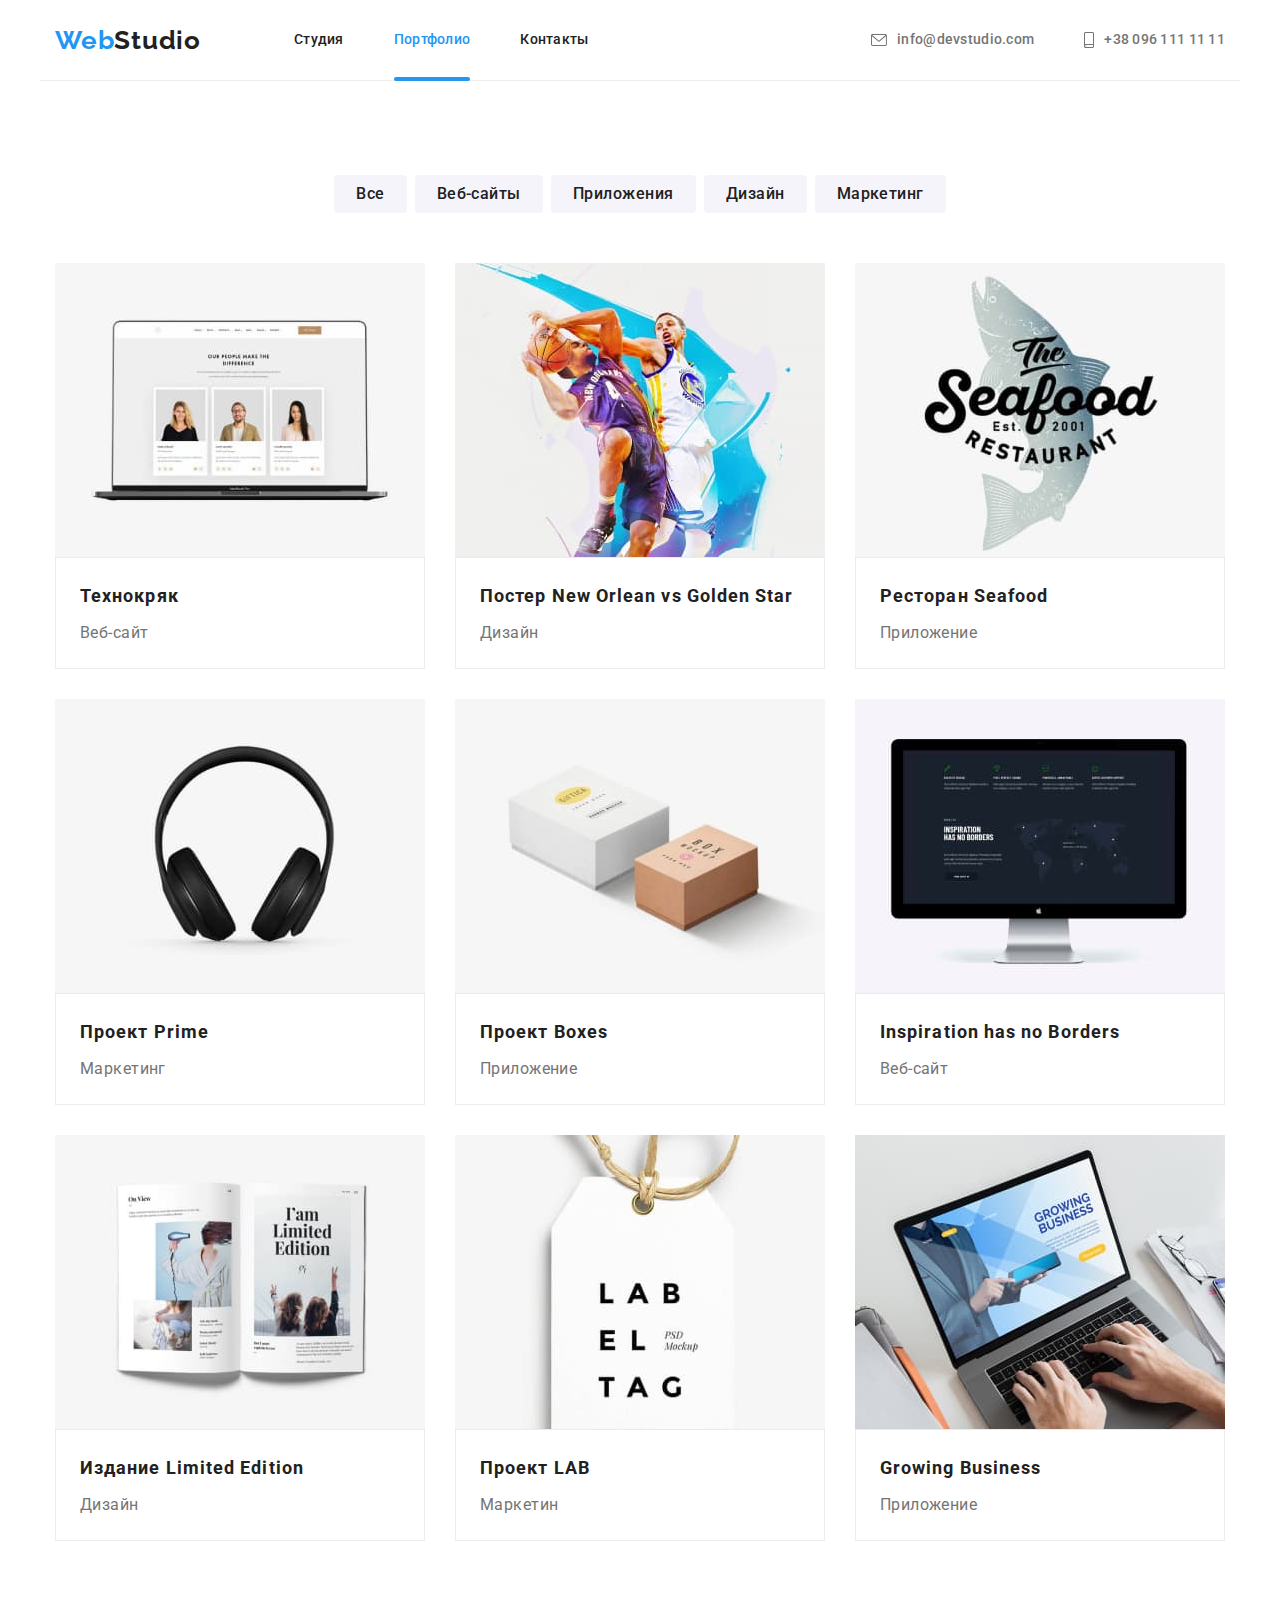
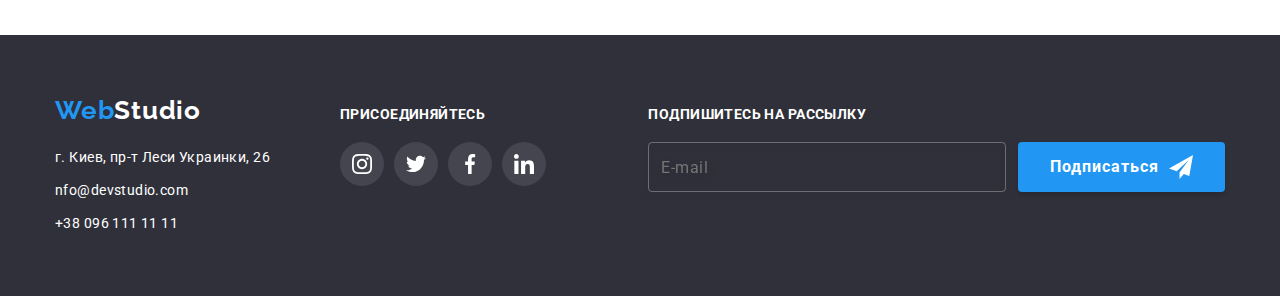
==== portfolio.html @ be146d69 "Initial commit" ====
<!DOCTYPE html>
<html lang="ru">
  <head>
    <meta charset="UTF-8" />
    <meta http-equiv="X-UA-Compatible" content="IE=edge" />
    <meta name="viewport" content="width=device-width, initial-scale=1.0" />
    <title>Document</title>
    <link
      href="https://fonts.googleapis.com/css2?family=Raleway:wght@700&family=Roboto:wght@400;500;700;900&display=swap"
      rel="stylesheet"
    />
    <link
      rel="stylesheet"
      href="https://cdnjs.cloudflare.com/ajax/libs/modern-normalize/1.1.0/modern-normalize.min.css"
    />
    <link rel="stylesheet" href="./css/style.css" />
  </head>
  <body>
    <!--Шапка сайта-->
    <header class="header">
      <div class="container container-header">
        <nav class="header-nav">
          <a href="index.html" class="link logo">Web<span class="logo-black">Studio</span></a>

          <ul class="nav-list list">
            <li class="nav-item"><a href="./index.html" class="link">Студия</a></li>

            <li class="nav-item">
              <a href="./portfolio.html" class="link link-current">Портфолио</a>
            </li>

            <li class="nav-item"><a href="" class="link">Контакты</a></li>
          </ul>
        </nav>

        <ul class="contact-list list">
          <li class="contact-item">
            <a class="link mail-link" href="mailto:nfo@devstudio.com">
              <svg class="contact-icon" width="16" height="12">
                <use href="./imeges/icon.svg#icon-mail"></use>
              </svg>
              info@devstudio.com</a
            >
          </li>
          <li class="contact-item">
            <a class="link phone-link" href="tel:380961111111"
              ><svg class="contact-icon" width="10" height="16">
                <use href="./imeges/icon.svg#icon-phone"></use>
              </svg>
              +38 096 111 11 11
            </a>
          </li>
        </ul>
      </div>
    </header>

    <!--Фильтры работ-->
    <main>
      <section class="section projects">
        <div class="container">
          <h1 class="hidden-title">Портфолио</h1>

          <ul class="filter-list list">
            <li class="filter-item"><button type="button" class="filter-button">Все</button></li>

            <li class="filter-item">
              <button type="button" class="filter-button">Веб-сайты</button>
            </li>

            <li class="filter-item">
              <button type="button" class="filter-button">Приложения</button>
            </li>

            <li class="filter-item"><button type="button" class="filter-button">Дизайн</button></li>

            <li class="filter-item">
              <button type="button" class="filter-button">Маркетинг</button>
            </li>
          </ul>

          <ul class="project-list card-set list">
            <li class="item project-item">
              <a class="link project-link" href="" target="_blank" rel="noreferrer noopener">
                <div class="project-thumb">
                  <img
                    class="img"
                    src="./imeges/projekt.jpg"
                    alt="Веб-сайт с портфолио"
                    width="370"
                    height="294"
                  />
                  <p class="project-description">
                    Ресурс предлагает комплексные предложения с разным уровнем функционала и
                    сервисов. Все это позволит посетителю получить исчерпывающие сведения о компании
                    или частном лице.
                  </p>
                </div>
                <div class="content-project">
                  <h2 class="project-title">Технокряк</h2>
                  <p class="option">Веб-сайт</p>
                </div>
              </a>
            </li>

            <li class="item project-item">
              <a class="link project-link" href="" target="_blank" rel="noreferrer noopener">
                <div class="project-thumb">
                  <img
                    class="img"
                    src="./imeges/projekt1.jpg"
                    alt="два баскетболиста"
                    width="370"
                    height="294"
                  />
                  <p class="project-description">
                    Ресурс предлагает комплексные предложения с разным уровнем функционала и
                    сервисов. Все это позволит посетителю получить исчерпывающие сведения о компании
                    или частном лице.
                  </p>
                </div>
                <div class="content-project">
                  <h2 class="project-title">Постер New Orlean vs Golden Star</h2>
                  <p class="option">Дизайн</p>
                </div>
              </a>
            </li>

            <li class="item project-item">
              <a class="link project-link" href="" target="_blank" rel="noreferrer noopener">
                <div class="project-thumb">
                  <img
                    class="img"
                    src="./imeges/projekt2.jpg"
                    alt="логотип ресторана"
                    width="370"
                    height="294"
                  />
                  <p class="project-description">
                    Ресурс предлагает комплексные предложения с разным уровнем функционала и
                    сервисов. Все это позволит посетителю получить исчерпывающие сведения о компании
                    или частном лице.
                  </p>
                </div>
                <div class="content-project">
                  <h2 class="project-title">Ресторан Seafood</h2>
                  <p class="option">Приложение</p>
                </div>
              </a>
            </li>

            <li class="item project-item">
              <a class="link project-link" href="" target="_blank" rel="noreferrer noopener">
                <div class="project-thumb">
                  <img
                    class="img"
                    src="./imeges/projekt3.jpg"
                    alt="наушники"
                    width="370"
                    height="294"
                  />
                  <p class="project-description">
                    Ресурс предлагает комплексные предложения с разным уровнем функционала и
                    сервисов. Все это позволит посетителю получить исчерпывающие сведения о компании
                    или частном лице.
                  </p>
                </div>
                <div class="content-project">
                  <h2 class="project-title">Проект Prime</h2>
                  <p class="option">Маркетинг</p>
                </div>
              </a>
            </li>

            <li class="item project-item">
              <a class="link project-link" href="" target="_blank" rel="noreferrer noopener">
                <div class="project-thumb">
                  <img
                    class="img"
                    src="./imeges/projekt4.jpg"
                    alt="две коробки"
                    width="370"
                    height="294"
                  />
                  <p class="project-description">
                    Ресурс предлагает комплексные предложения с разным уровнем функционала и
                    сервисов. Все это позволит посетителю получить исчерпывающие сведения о компании
                    или частном лице.
                  </p>
                </div>
                <div class="content-project">
                  <h2 class="project-title">Проект Boxes</h2>
                  <p class="option">Приложение</p>
                </div>
              </a>
            </li>

            <li class="item project-item">
              <a class="link project-link" href="" target="_blank" rel="noreferrer noopener">
                <div class="project-thumb">
                  <img
                    class="img"
                    src="./imeges/projekt5.jpg"
                    alt="монитор"
                    width="370"
                    height="294"
                  />
                  <p class="project-description">
                    Ресурс предлагает комплексные предложения с разным уровнем функционала и
                    сервисов. Все это позволит посетителю получить исчерпывающие сведения о компании
                    или частном лице.
                  </p>
                </div>
                <div class="content-project">
                  <h2 class="project-title">Inspiration has no Borders</h2>
                  <p class="option">Веб-сайт</p>
                </div>
              </a>
            </li>

            <li class="item project-item">
              <a class="link project-link" href="" target="_blank" rel="noreferrer noopener">
                <div class="project-thumb">
                  <img
                    class="img"
                    src="./imeges/projekt6.jpg"
                    alt="страница из журнала"
                    width="370"
                    height="294"
                  />
                  <p class="project-description">
                    Ресурс предлагает комплексные предложения с разным уровнем функционала и
                    сервисов. Все это позволит посетителю получить исчерпывающие сведения о компании
                    или частном лице.
                  </p>
                </div>
                <div class="content-project">
                  <h2 class="project-title">Издание Limited Edition</h2>
                  <p class="option">Дизайн</p>
                </div>
              </a>
            </li>

            <li class="item project-item">
              <a class="link project-link" href="" target="_blank" rel="noreferrer noopener">
                <div class="project-thumb">
                  <img
                    class="img"
                    src="./imeges/projekt7.jpg"
                    alt="бирка"
                    width="370"
                    height="294"
                  />
                  <p class="project-description">
                    Ресурс предлагает комплексные предложения с разным уровнем функционала и
                    сервисов. Все это позволит посетителю получить исчерпывающие сведения о компании
                    или частном лице.
                  </p>
                </div>
                <div class="content-project">
                  <h2 class="project-title">Проект LAB</h2>
                  <p class="option">Маркетин</p>
                </div>
              </a>
            </li>

            <li class="item project-item">
              <a class="link project-link" href="" target="_blank" rel="noreferrer noopener">
                <div class="project-thumb">
                  <img
                    class="img"
                    src="./imeges/projekt8.jpg"
                    alt="включенный ноутбук"
                    width="370"
                    height="294"
                  />
                  <p class="project-description">
                    Ресурс предлагает комплексные предложения с разным уровнем функционала и
                    сервисов. Все это позволит посетителю получить исчерпывающие сведения о компании
                    или частном лице.
                  </p>
                </div>
                <div class="content-project">
                  <h2 class="project-title">Growing Business</h2>
                  <p class="option">Приложение</p>
                </div>
              </a>
            </li>
          </ul>
        </div>
      </section>
    </main>

    <!--Футер-->
    <footer class="footer">
      <div class="container footer-container">
        <div class="footer-item">
          <a href="index.html" class="link logo"> Web<span class="logo-white">Studio</span></a>

          <address class="address">
            <ul class="address-list list">
              <li class="address-item">
                <a
                  href="https://goo.gl/maps/vgJWgrSwiw7rU1Lq5"
                  target="_blank"
                  rel="noreferrer noopener"
                  class="link address-link"
                >
                  г. Киев, пр-т Леси Украинки, 26
                </a>
              </li>

              <li class="address-item">
                <a href="mailto:nfo@devstudio.com" class="link address-link">nfo@devstudio.com</a>
              </li>

              <li class="address-item">
                <a href="tel:380961111111" class="link address-link">+38 096 111 11 11</a>
              </li>
            </ul>
          </address>
        </div>
        <div class="footer-item">
          <h2 class="footer-title">присоединяйтесь</h2>
          <ul class="social-list card-set list">
            <li class="item social-item">
              <a class="link footer-link social-link" href=""
                ><svg class="social-icon" width="20" height="20">
                  <use href="./imeges/icon.svg#icon-instagram"></use>
                </svg>
              </a>
            </li>
            <li class="item social-item">
              <a href="" class="link footer-link social-link"
                ><svg class="social-icon" width="20" height="20">
                  <use href="./imeges/icon.svg#icon-twitter"></use>
                </svg>
              </a>
            </li>
            <li class="item social-item">
              <a href="" class="link footer-link social-link"
                ><svg class="social-icon" width="20" height="20">
                  <use href="./imeges/icon.svg#icon-facebook"></use>
                </svg>
              </a>
            </li>
            <li class="item social-item">
              <a href="" class="link footer-link social-link"
                ><svg class="social-icon" width="20" height="20">
                  <use href="./imeges/icon.svg#icon-linkedin"></use>
                </svg>
              </a>
            </li>
          </ul>
        </div>
        <div class="footer-item footer-social">
          <h2 class="footer-title">Подпишитесь на рассылку</h2>
          <form class="footer-form">
            <input class="mail-input" type="email" name="mail" id="mail" placeholder="E-mail" />
            <button class="order" type="submit">
              Подписаться
              <svg class="footer-icon" width="24" height="24">
                <use href="./imeges/icon.svg#icon-send"></use>
              </svg>
            </button>
          </form>
        </div>
      </div>
    </footer>
  </body>
</html>
---- css/style.css ----
/* Стили для Index.HTML */
:root {
    --primery-text-color:#757575;
    --title-text-color:#212121;
    --accent-color:#2196F3;
    --primery-bg-color:#ffffff;
    --portfolio-bg-color: #E5E5E5;
    --portfolio-button-color:#F5F4FA;
    --portfolio-accent-color:#2196F3;
    --portfolio-bgaccent-color:#ffffff;
    --footer-bg-color:#2F303A;
    --social-icon-cl: #AFB1B8;
    --card-item:3;
    --set-gap:30px;
    --social-gap:10px;
    --transition:250ms cubic-bezier(0.4, 0, 0.2, 1)
}

body{
   
    color: var(--primery-text-color);
    font-family: Roboto, sans-serif;
    font-weight: 400;
    font-size: 14px;
    line-height:1.714;
    letter-spacing: 0.03em;
   
}

.link{
    text-decoration: none;
    color:currentColor
}
.list{
    list-style: none;

  
}
h1, h2, h3, p, ul{
   margin: 0;
   padding: 0;
}

.img{
    display: block;
    max-width: 100%;
    height: auto;
}
.section{
    padding-top: 94px;
    padding-bottom: 94px;
}

.container{
    margin-left: auto;
    margin-right: auto;
    padding-left: 15px;
    padding-right: 15px;
    width: 1200px;

}

.card-set{
    display: flex;
    flex-wrap: wrap;
    /* gap: var(--set-gap); */
    margin-left: calc(-1 * var(--set-gap));
    margin-top: calc(-1 * var(--set-gap))
}

.item{

    /* flex-basis: calc((100% - (var(--card-item) - 1) * var(--set-gap)) / var(--card-item)); */

    flex-basis: calc(100% / var(--card-item) - var(--set-gap));
    margin-left: var(--set-gap);
    margin-top: var(--set-gap)
}



/* Header */
   

.header{
    
    font-weight: 500;
    line-height: 1.14;
    letter-spacing: 0.02em;

}
/* Контейнер  */

.container-header{
    
    display: flex;
    align-items: center;
    border-bottom: 1px solid#ECECEC;
    
}
/* LOGOTYPE */


.logo{
    
   
    color:var(--accent-color);
    font-family: Raleway,cursive;
    font-size: 26px;
    font-weight: 700;
    line-height: 1.19;
    letter-spacing: 0.03em;
    text-decoration: none;
}

.logo-black{
    color: var(--title-text-color);
  
}



/* Header-nav */

.header-nav{
    display: flex;
    align-items: center;
}

.nav-list{
    display: flex;
    padding-left: 0;
    margin-left: 93px;
    
}

.nav-list .nav-item + .nav-item{
    margin-left: 50px; 
}
/* .site-nav .item:not(:last-child){ */
   /* margin-right: 50px; */


   .nav-list .link{

    display: block;
    padding-top: 32px;
    padding-bottom: 32px;
    color: var(--title-text-color);

    transition: color var(--transition);
}
.nav-list .link:hover,
.nav-list .link:focus
{
    color:var(--accent-color) ;
    
}

.nav-list .link-current {
    position: relative;
    color:var(--accent-color);

}

 .nav-list .link-current::after{
    content: "";
    position: absolute;
    display: block;
    width: 100%;
    height: 4px;
    left: 0;
    bottom: -1px;
    border-radius: 2px;
    background-color: var(--accent-color);
}
/* Contact */

.contact-list{
    display: flex;
    padding-left: 0;
    margin-left: auto;
    align-items: center;
}

.contact-list .link{
    padding-top: 32px;
    padding-bottom: 32px;
    display: inline-flex;
    align-items: center;

    transition: color var(--transition);
}

.contact-list .contact-item + .contact-item{
    margin-left: 50px;
}

.contact-list .link:hover,
.contact-list .link:focus {
    color: var(--accent-color);
    
}



.contact-icon{

    margin-right: 10px;
    fill: currentColor;
}



/* Main */


/* Hero */



.section-hero{
    margin-left: auto;
    margin-right: auto;
    background-image: linear-gradient(to right,
    rgba(0, 0, 0, 0.4), 
    rgba(47, 48, 58, 0.4) ),
    url(../imeges/overlay.jpg);
    background-repeat: no-repeat;
    background-position: center;
    background-size: 1600px auto;

    padding-top: 200px;
    padding-bottom: 200px;
    text-align: center;
    
      
}


   

.hero-title{
    margin-bottom: var(--set-gap);
    max-width: 690px;
    margin-left: auto;
    margin-right:auto;
    color:var(--primery-bg-color) ;  
    font-weight: 900;
    font-size: 44px;
    line-height: 1.36;
   
    letter-spacing: 0.06em;
    text-transform: uppercase;
}

/* Button */
.order{
    display: flex;
    margin-left: auto;
    margin-right: auto;
    justify-content: center;
    align-items: center;
    padding: 10px 32px;
    min-width: 200px;
    border: none;
    background-color: var(--accent-color);
    color: var(--primery-bg-color);box-shadow: 0px 4px 4px rgba(0, 0, 0, 0.15);
    font-weight: 700;
    font-size: 16px;
    line-height: 1.88;                     
    border-radius: 4px;
    cursor: pointer;
    font-family: inherit;
    letter-spacing: 0.06em;
    transition: background-color var(--transition);
}
.order:hover,
.order:focus{
    background-color: #188CE8;
    
}
/* Section */



/* Наши особенности */

.hidden-title{
    
    position: absolute;
    width: 1px;
    height: 1px;
    margin: -1px;
    padding: 0;
    white-space: nowrap;
    overflow: hidden;
    border: 0;
    clip-path: inset(100%);
    clip: rect(0 0 0 0);
           
}

.feature-svg{
    display: flex;
    margin-bottom: var(--set-gap);
    width: 100%;
    height: 120px;
    border-radius: 4px;
    background-color: var(--portfolio-button-color);
    align-items: center;
    justify-content: center;
}


.feature-list .item{
    --card-item:4
}

.feature-title{
    margin-top: 0;
    margin-bottom: 10px;

    color: var(--title-text-color);
    font-weight: 700;
    font-size: 14px;
    line-height: 1.143;
    text-transform: uppercase;
}



/* Чем мы занимаемся */

.section.work{
    padding-top: 0;
}

.work-thumb{
    
    position: relative;
    
}

.section-title {

    margin-bottom: 50px;
    color:var(--title-text-color);
    font-weight: 700;
    font-size: 36px;
    line-height: 1.16;
    text-align: center;
}

.work-thumb > .text-label{
    position: absolute;
    bottom: 0;
    padding-top: 27px;
    padding-bottom: 27px;
    width: 100%;
    
    text-align: center;
    font-weight: 700;
    line-height: calc(16 / 14);
    text-transform: uppercase;
    color: var(--primery-bg-color);
    background: rgba(47, 48, 58, 0.8);
    
}
 

/* Our team */


.section.team{
   
    background-color: var(--portfolio-button-color);  
}



.team-item{
   
    --card-item:4;
    box-shadow: 0px 1px 3px rgba(0, 0, 0, 0.12), 0px 1px 1px rgba(0, 0, 0, 0.14), 0px 2px 1px rgba(0, 0, 0, 0.2);
    border-radius: 0px 0px 4px 4px;
}


.item .team-title{
    
    margin-bottom: 10px;
    font-weight: 500;
    color: var(--title-text-color);
}


.team-specialty,
.team-title{
   
    font-size: 16px;  
    line-height: 1.19;
}
.team-specialty{
    margin-bottom: 16px;
}

.card-content{
    padding: var(--set-gap) ; 
    text-align: center;
    background-color: var(--primery-bg-color);

}

.social-list {
    --set-gap: 10px;
    --card-item: 4;
  
}


.social-link{
    display: flex;
    width: 44px;
    height: 44px;
    fill:var(--social-icon-cl) ;
    background-color:var(--portfolio-bgaccent-color) ;
    border-radius: 50%;
    align-items: center;
    justify-content: center;

    transition: fill var(--transition), background-color var(--transition);
}
.social-link:hover,
.social-link:focus{
    fill: var(--portfolio-bgaccent-color);
    background-color: var(--portfolio-accent-color);
}
/* Section Clints */

.client .section-title{
    margin-bottom: 50px;
}

.client-list{
   --card-item:6
}



.client-link{
    
    width: 170px;
    height: 92px;
    border: 1px  solid var(--social-icon-cl);
    border-radius: 4px;

    transition: fill  var(--transition), background-color var(--transition), border-color var(--transition);
}

.client-link:hover,
.client-link:focus {
    fill: var(--accent-color);
    border-color: var(--accent-color);background-color:var(--primery-bg-color) ;
}


/* Футтер */

.footer{
    padding-top: 60px;
    padding-bottom: 60px;
    background-color: var(--footer-bg-color);
    
}

.footer .logo{
    margin-bottom: 20px;
    display: block;
}

 .logo-white{
    color: var(--portfolio-bgaccent-color);
    
}
.address{  
    
    color: rgba(255, 255, 255, 0.6);
    font-style: inherit;
 }
 .address-link {
    color: var(--primery-bg-color);
    transition: color var(--transition);
    
 }

.address-link:hover{
    color:var(--accent-color)
}

 .address-list .address-item:not(:last-child) {
    margin-bottom: 9px;
 }

.footer-container {
    display: flex;
    align-items: baseline;
}

.footer-item:not(:last-child){
    margin-right: 70px;
}

.footer-item:last-child{
    margin-left: auto;
}

.footer-title {
    margin-bottom: 20px;
    color: var(--primery-bg-color);
    font-weight: 700;
    font-size: 14px;
    line-height: calc(16 / 14);
    text-transform: uppercase;
}

.footer-form{
    display: flex;
    align-items: center;
}

.footer-link {
    
    fill: var(--primery-bg-color);
    background-color: #44454E;
    transition: filter var(--transition), background-color var(--transition);

}

.footer-link:hover,
.footer-link:focus {
    fill: var(--portfolio-bgaccent-color);
    background-color: var(--accent-color);
}


.mail-input{
    padding: 12px 12px;
    font-size: 16px;
    line-height: calc(20 / 16);
    letter-spacing: 0.03em;
    width: 358px;
    height: 50px;
    border: 1px solid rgba(255, 255, 255, 0.3);
    filter: drop-shadow(0px 4px 4px rgba(0, 0, 0, 0.15));
    border-radius: 4px;
    margin-right: 12px;
    color: var(--portfolio-bgaccent-color);
    background-color: transparent;
    outline: none;
    transition: border var(--transition);
}

.mail-input:hover,
.mail-input:focus{
    border: 1px solid var(--accent-color);
}



.footer-icon{
    margin-left: 10px;
    align-items: center;
}
 /* Стили кнопок портфолио*/ 


 .filter-list.list{
   display: flex;
   flex-wrap: wrap;
   margin-bottom: 50px;
   gap: 8px;
   justify-content: center;
 }

 /* .filter-list .filter-item:not(:last-child){
    margin-right: 8px;
 } */
  
.filter-button{

    padding: 6px 22px;
    border-radius: 4px;
    border: none;
   
    font-weight: 500;
    font-size: 16px;
    font-family: inherit;
    line-height: 1.63;
    text-align: center;
    letter-spacing: 0.03em;
    cursor: pointer;
    color: var(--title-text-color);
    background-color: var(--portfolio-button-color);

    transition: color var(--transition), background-color var(--transition), filter var(--transition);
} 

.filter-button:hover,
.filter-button:focus
{ 
    color: var(--portfolio-bgaccent-color);
    background-color: var(--portfolio-accent-color);
    filter: drop-shadow(0px 4px 4px rgba(0, 0, 0, 0.25));
}



/* Стили проэктов */




.project-title {
    margin-bottom: 4px;
    font-weight: 700;
    font-size: 18px;
    line-height: 2;
    letter-spacing: 0.06em;
    color: var(--title-text-color);
}
.filter-item .project-title{
    
    margin-bottom: 4px;
    color: var(--title-text-color);
    font-weight: 700;
    font-size: 18px;
    line-height: 2;
    letter-spacing: 0.06em;
}
.option{
    font-size: 16px;
    line-height: 1.875;
}


/* .container-card .item:nth-child(3n){
    margin-right: 0;
}
.container-card .item:nth-last-child(-n+3){
    margin-bottom: 0;
} */
.content-project{
    padding: 20px 24px;
    border: 1px solid #ECECEC;
}

.project-link{
    display: block;   
    background-color: var(--primery-bg-color);
    transition: filter var(--transition);
}
.project-link:hover,
.project-link:focus {
    filter: drop-shadow(0px 4px 4px rgba(0, 0, 0, 0.25));
    
}


.project-thumb{
    position: relative;
    overflow: hidden; 
}

.project-description{
    
    position: absolute;
    width: 100%;
    height: 100%;
    padding: 63px 24px;
    top: 0;
    left: 0;
    font-size: 18px;
    line-height: 28px;
    letter-spacing: 0.03em;
    color: var(--primery-bg-color);
    background-color: rgba(33, 150, 243, 0.9);
    transform: translateY(+100%);
    transition: transform var(--transition) ;
}


.project-link:hover .project-description,
.project-link:focus .project-description
{
   transform: translateY(0);

}


.backdrop{
    position: fixed;
    top:0;
    left:0;
    width: 100%;
    height: 100%;
   
    background: rgba(0, 0, 0, 0.2);
    opacity: 1;
    transition: opacity var(--transition), visibility var(--transition);
}
 
.backdrop.is-hidden{
    visibility: hidden;
    opacity: 0;
    pointer-events: none;
}
.backdrop.is-hidden .modal{
    transform: translate(-50%, -50%) scale(0);
}
.modal{ 
    position: absolute;
    padding: 40px;
    top:50%;
    left: 50%;
    transform: translate(-50%, -50%) scale(1);
    transition: transform var(--transition);
    border-radius: 4px;
    min-height: 581px;
    min-width: 528px;
    background-color: var(--primery-bg-color);
}

.modal-cl-btn{
    position: absolute;
    display: flex;
    align-items: center;
    justify-content: center;
    top:8px;
    right:8px;
    width: 30px;
    height: 30px;
    border-radius: 50%;
    border: 1px solid rgba(0, 0, 0, 0.1);
    background-color: var(--primery-bg-color);
    cursor: pointer;
    transition: fill var(--transition),
    border var(--transition);
}

.modal-cl-btn:hover,
.modal-cl-btn:focus{
    outline: none;
    fill:var(--accent-color);
    border: 1px solid rgba(0, 0, 0, 0.1);
}


.modal-title{
    margin-bottom: 12px;
    font-size: 20px;
    line-height: calc(23 / 20);
    text-align: center;
    color: var(--title-text-color);
}


.modal-list{
    display: flex;
    flex-direction: column;
    gap: 10px; 
    margin-bottom: 20px;
}

.form-wrapper{
    position: relative;
    
}
.form-item{
    display: flex;
    flex-direction: column;
}
.form-label{
    margin-bottom: 4px;
    font-size: 12px;
    line-height: calc(14 /12);
    letter-spacing: 0.01em;
}

.form-input{
    padding: 11px 42px;
    width: 100%;
    border: 1px solid rgba(33, 33, 33, 0.2);
    border-radius: 4px;
    transition: border var(--transition);
}


.form-input:hover,
.form-input:focus{
    border: 1px solid var(--accent-color);
    cursor: pointer;
    outline: none;
}

.form-icon{
    position: absolute;
    top: 50%;
    left:15px;
    transform: translateY(-50%);
    transition: fill var(--transition);
    
}

.form-input:hover ~ .form-icon,
.form-input:focus ~ .form-icon{
    fill: var(--accent-color);
}

.form-textarea{
    padding: 12px 16px;
    height: 120px;
    resize: none;
    border: 1px solid rgba(33, 33, 33, 0.2);
    border-radius: 4px;
    transition: border var(--transition);
}

.form-textarea:hover,
.form-textarea:focus{
    border: 1px solid var(--accent-color);
    cursor: pointer;
    outline: none;
}

.form-textarea::placeholder{
    color: rgba(117, 117, 117, 0.5);
}

.field{
   display: flex;
   align-items: center;
   justify-content: center;
   line-height: calc(24 / 14); 
   text-align: center;  
   margin-bottom: var(--set-gap); 
   cursor: pointer;
}



.checkbox{
    position: absolute;
    width: 1px;
    height: 1px;
    margin: -1px;
    padding: 0;
    white-space: nowrap;
    overflow: hidden;
    border: 0;
    clip-path: inset(100%);
    clip: rect(0 0 0 0);
    transition: border var(--transition);
}

.checkbox-svg{
    
    margin-right: 9px;
    border-radius: 4px;
    border: 2px solid var(--title-text-color);
    transition: border var(--transition);
}
.checkbox:hover ~ .checkbox-svg,
.checkbox:focus ~.checkbox-svg{
    border: 2px solid var(--accent-color);
}

.checkbox:checked + .checkbox-svg{
    
    background-color: var(--accent-color);
    background-position: center;
    border: 2px solid var(--accent-color);
    transition: fill var(--transition);
}

.checkbox-link{
    color: var(--accent-color);
    
}


/* цвeт оснопного загаловка color: #FFFFFF; */
/* цветт загаловков color: #212121; */
/* цвет абзацов color: #757575; */
/* цвет акцента color: #2196F3; */
/* цвет фона первой секции background: #2F303A; */
/* цвет фона второй секции background: #E5E5E5; */
/* цвет фонна третей секции background: #F5F4FA; */
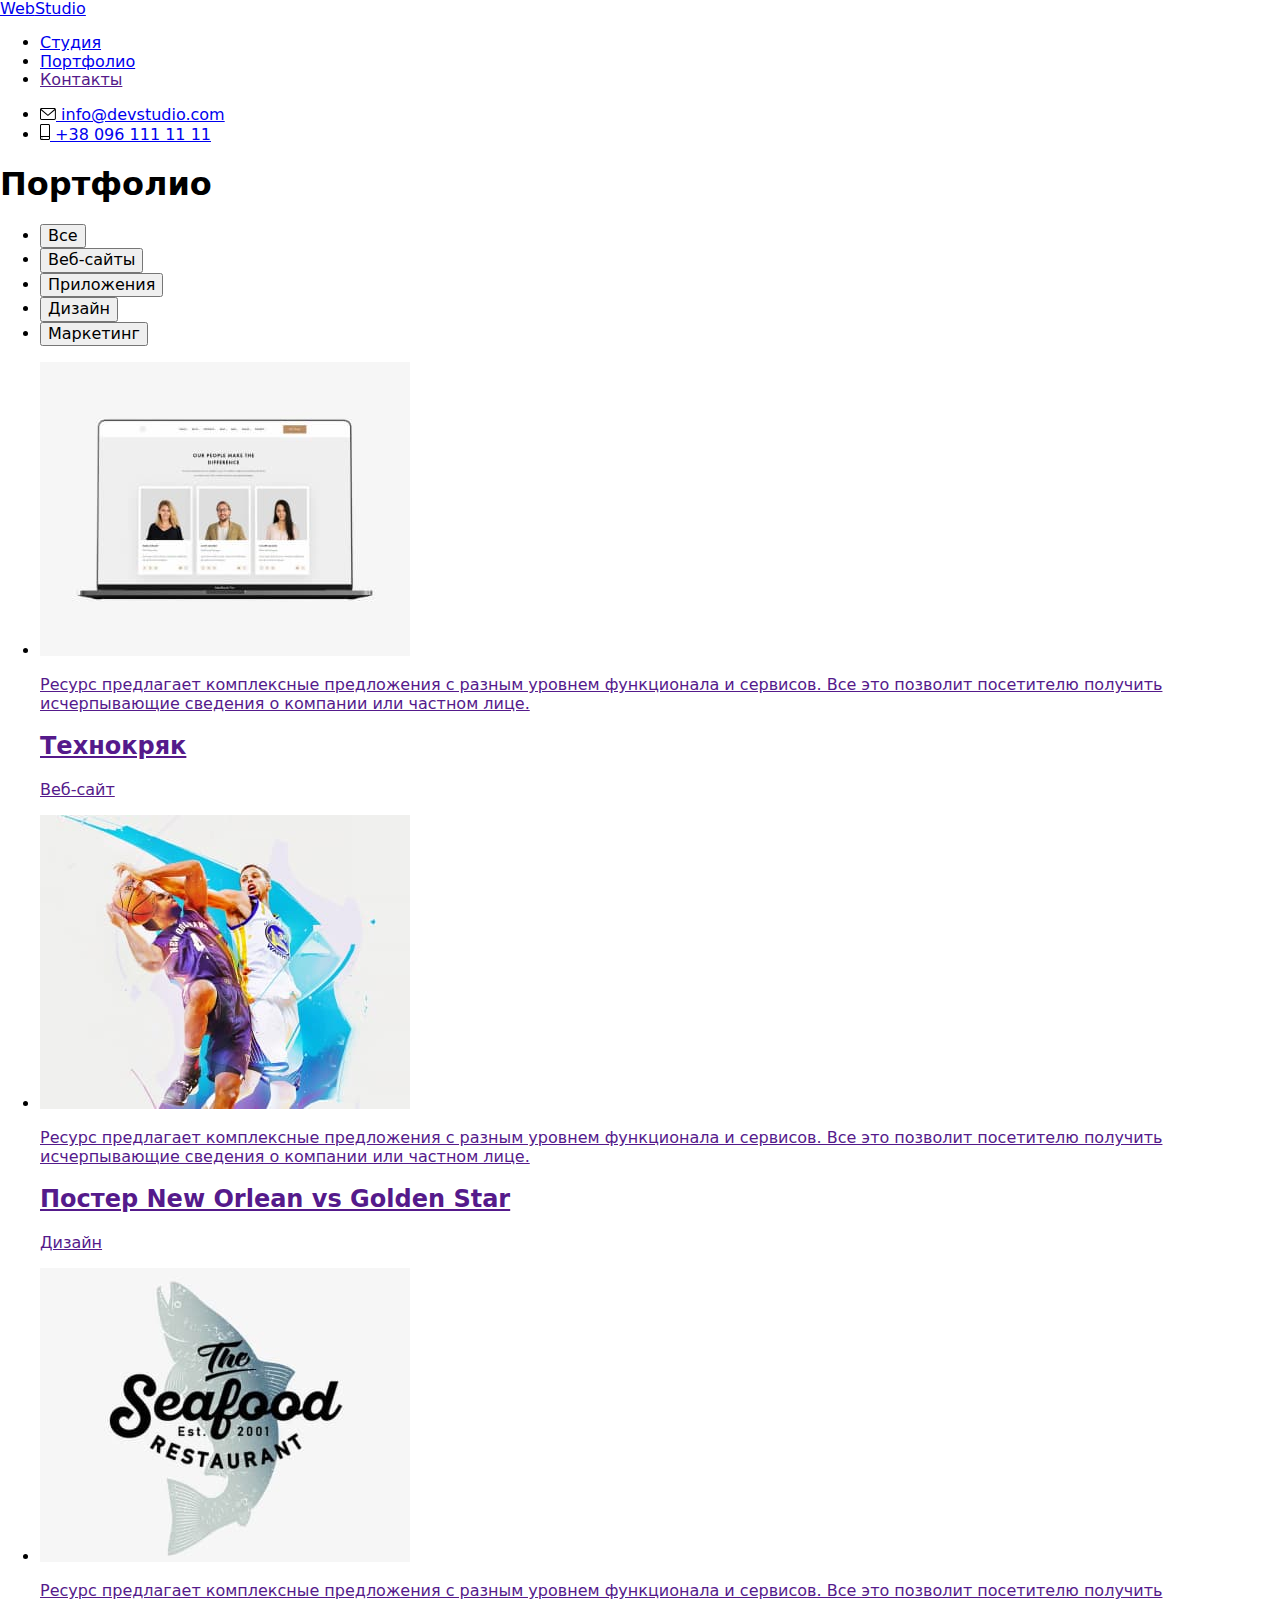
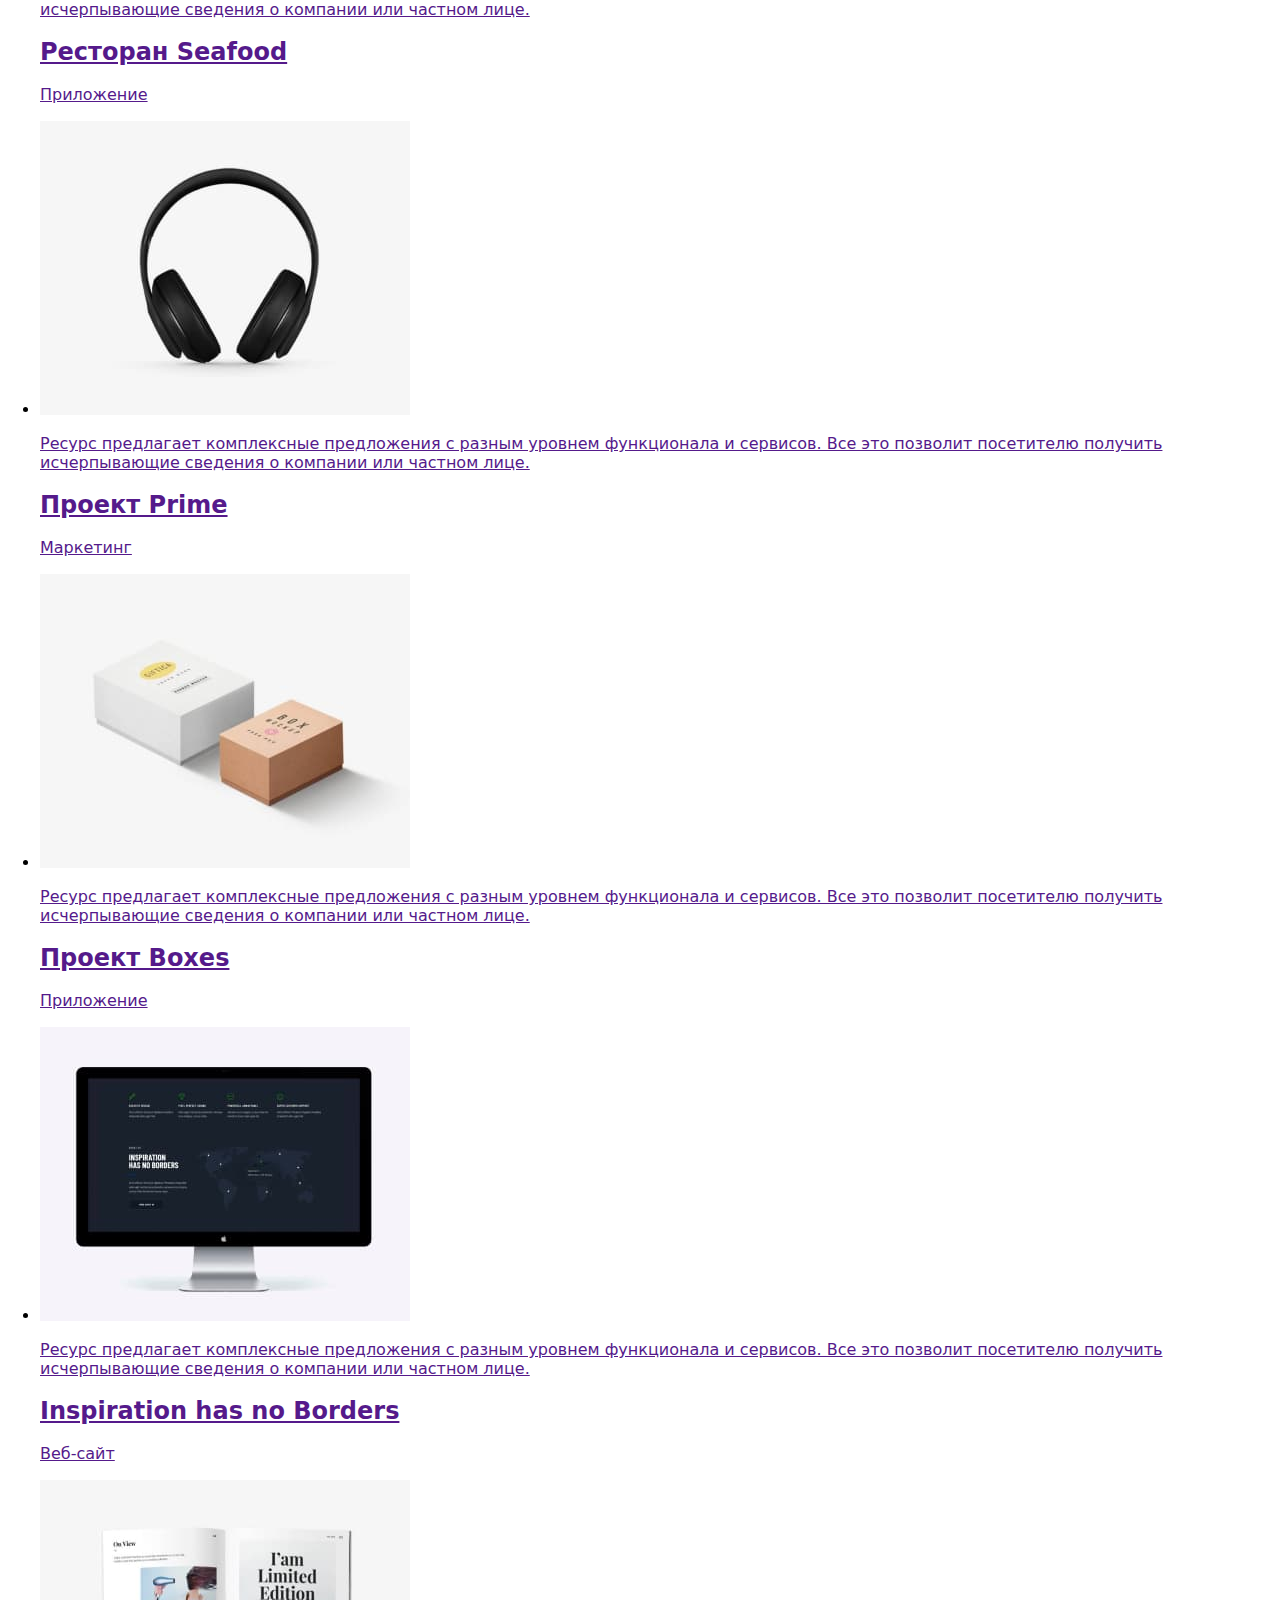
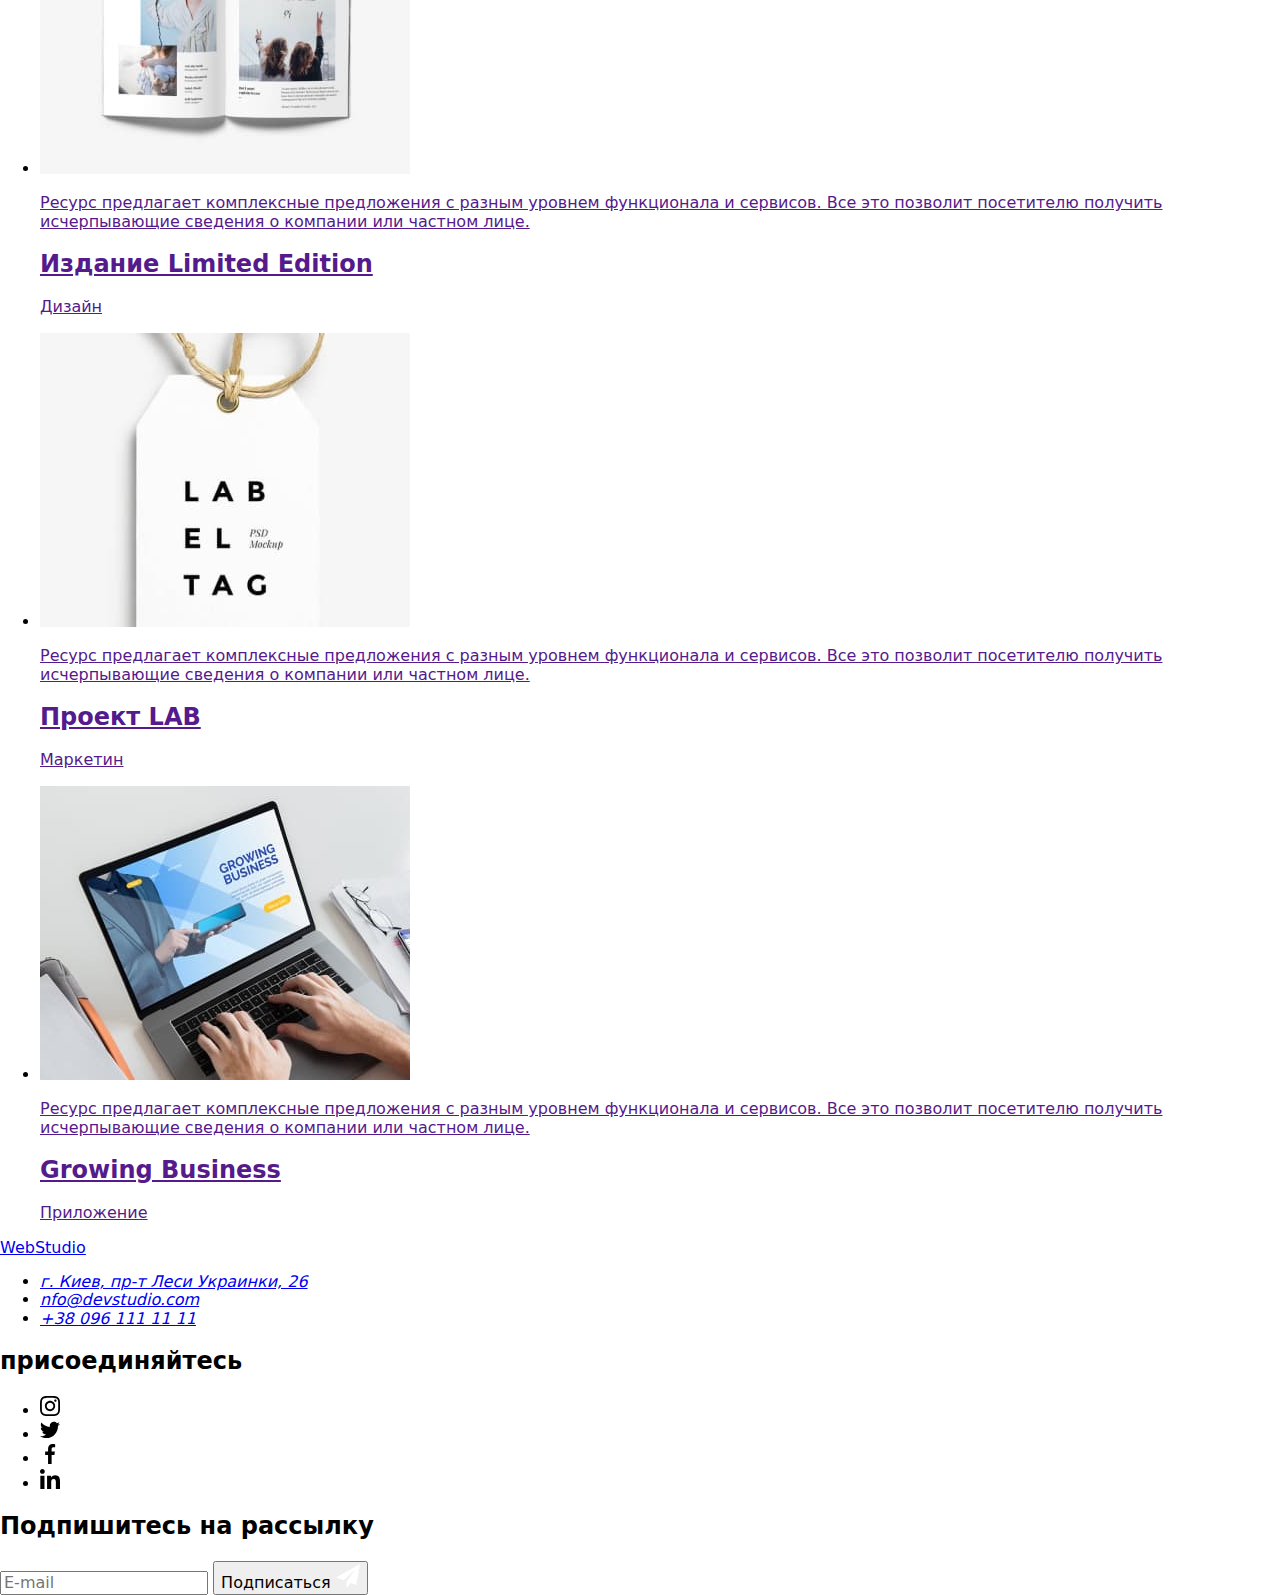
==== commit 6fadd7f5: "Update portfolio.html" ====
--- a/portfolio.html
+++ b/portfolio.html
@@ -13,42 +13,46 @@
       rel="stylesheet"
       href="https://cdnjs.cloudflare.com/ajax/libs/modern-normalize/1.1.0/modern-normalize.min.css"
     />
-    <link rel="stylesheet" href="./css/style.css" />
+    <link rel="stylesheet" href="./css/main.min.css" />
   </head>
   <body>
     <!--Шапка сайта-->
     <header class="header">
-      <div class="container container-header">
-        <nav class="header-nav">
-          <a href="index.html" class="link logo">Web<span class="logo-black">Studio</span></a>
-
-          <ul class="nav-list list">
-            <li class="nav-item"><a href="./index.html" class="link">Студия</a></li>
-
-            <li class="nav-item">
-              <a href="./portfolio.html" class="link link-current">Портфолио</a>
-            </li>
-
-            <li class="nav-item"><a href="" class="link">Контакты</a></li>
+      <div class="container header__container">
+        <a class="logo link" href="index.html">Web<span class="logo--black">Studio</span></a>
+
+        <nav class="site-nav">
+          <ul class="site-nav__list list">
+            <li class="site-nav__item">
+              <a class="site-nav__link link" href="./index.html">Студия</a>
+            </li>
+
+            <li class="site-nav__item">
+              <a class="site-nav__link link site-nav__link--current" href="./portfolio.html"
+                >Портфолио</a
+              >
+            </li>
+
+            <li class="site-nav__item"><a class="site-nav__link link" href="">Контакты</a></li>
           </ul>
         </nav>
 
-        <ul class="contact-list list">
-          <li class="contact-item">
-            <a class="link mail-link" href="mailto:nfo@devstudio.com">
-              <svg class="contact-icon" width="16" height="12">
+        <ul class="contact list">
+          <li class="contact__item">
+            <a class="link contact__link" href="mailto:nfo@devstudio.com"
+              ><svg class="contact__icon" width="16" height="12">
                 <use href="./imeges/icon.svg#icon-mail"></use>
               </svg>
               info@devstudio.com</a
             >
           </li>
-          <li class="contact-item">
-            <a class="link phone-link" href="tel:380961111111"
-              ><svg class="contact-icon" width="10" height="16">
+          <li class="contact__item">
+            <a class="link contact__link" href="tel:380961111111"
+              ><svg class="contact__icon" width="10" height="16">
                 <use href="./imeges/icon.svg#icon-phone"></use>
               </svg>
-              +38 096 111 11 11
-            </a>
+              +38 096 111 11 11</a
+            >
           </li>
         </ul>
       </div>
@@ -56,31 +60,35 @@
 
     <!--Фильтры работ-->
     <main>
-      <section class="section projects">
+      <section class="section">
         <div class="container">
-          <h1 class="hidden-title">Портфолио</h1>
+          <h1 class="section__hidden-title">Портфолио</h1>
 
           <ul class="filter-list list">
-            <li class="filter-item"><button type="button" class="filter-button">Все</button></li>
-
-            <li class="filter-item">
-              <button type="button" class="filter-button">Веб-сайты</button>
-            </li>
-
-            <li class="filter-item">
-              <button type="button" class="filter-button">Приложения</button>
-            </li>
-
-            <li class="filter-item"><button type="button" class="filter-button">Дизайн</button></li>
-
-            <li class="filter-item">
-              <button type="button" class="filter-button">Маркетинг</button>
+            <li class="filter-list__item">
+              <button type="button" class="filter-list__button">Все</button>
+            </li>
+
+            <li class="filter-list__item">
+              <button type="button" class="filter-list__button">Веб-сайты</button>
+            </li>
+
+            <li class="filter-list__item">
+              <button type="button" class="filter-list__button">Приложения</button>
+            </li>
+
+            <li class="filter-list__item">
+              <button type="button" class="filter-list__button">Дизайн</button>
+            </li>
+
+            <li class="filter-list__item">
+              <button type="button" class="filter-list__button">Маркетинг</button>
             </li>
           </ul>
 
           <ul class="project-list card-set list">
-            <li class="item project-item">
-              <a class="link project-link" href="" target="_blank" rel="noreferrer noopener">
+            <li class="item project-list__item">
+              <a class="link project-list__link" href="" target="_blank" rel="noreferrer noopener">
                 <div class="project-thumb">
                   <img
                     class="img"
@@ -89,21 +97,21 @@
                     width="370"
                     height="294"
                   />
-                  <p class="project-description">
-                    Ресурс предлагает комплексные предложения с разным уровнем функционала и
-                    сервисов. Все это позволит посетителю получить исчерпывающие сведения о компании
-                    или частном лице.
-                  </p>
-                </div>
-                <div class="content-project">
-                  <h2 class="project-title">Технокряк</h2>
-                  <p class="option">Веб-сайт</p>
-                </div>
-              </a>
-            </li>
-
-            <li class="item project-item">
-              <a class="link project-link" href="" target="_blank" rel="noreferrer noopener">
+                  <p class="project-thumb__description">
+                    Ресурс предлагает комплексные предложения с разным уровнем функционала и
+                    сервисов. Все это позволит посетителю получить исчерпывающие сведения о компании
+                    или частном лице.
+                  </p>
+                </div>
+                <div class="project-list__content">
+                  <h2 class="project-list__title">Технокряк</h2>
+                  <p class="project-list__label">Веб-сайт</p>
+                </div>
+              </a>
+            </li>
+
+            <li class="item project-list__item">
+              <a class="link project-list__link" href="" target="_blank" rel="noreferrer noopener">
                 <div class="project-thumb">
                   <img
                     class="img"
@@ -112,21 +120,21 @@
                     width="370"
                     height="294"
                   />
-                  <p class="project-description">
-                    Ресурс предлагает комплексные предложения с разным уровнем функционала и
-                    сервисов. Все это позволит посетителю получить исчерпывающие сведения о компании
-                    или частном лице.
-                  </p>
-                </div>
-                <div class="content-project">
-                  <h2 class="project-title">Постер New Orlean vs Golden Star</h2>
-                  <p class="option">Дизайн</p>
-                </div>
-              </a>
-            </li>
-
-            <li class="item project-item">
-              <a class="link project-link" href="" target="_blank" rel="noreferrer noopener">
+                  <p class="project-thumb__description">
+                    Ресурс предлагает комплексные предложения с разным уровнем функционала и
+                    сервисов. Все это позволит посетителю получить исчерпывающие сведения о компании
+                    или частном лице.
+                  </p>
+                </div>
+                <div class="project-list__content">
+                  <h2 class="project-list__title">Постер New Orlean vs Golden Star</h2>
+                  <p class="project-list__label">Дизайн</p>
+                </div>
+              </a>
+            </li>
+
+            <li class="item project-list__item">
+              <a class="link project-list__link" href="" target="_blank" rel="noreferrer noopener">
                 <div class="project-thumb">
                   <img
                     class="img"
@@ -135,21 +143,21 @@
                     width="370"
                     height="294"
                   />
-                  <p class="project-description">
-                    Ресурс предлагает комплексные предложения с разным уровнем функционала и
-                    сервисов. Все это позволит посетителю получить исчерпывающие сведения о компании
-                    или частном лице.
-                  </p>
-                </div>
-                <div class="content-project">
-                  <h2 class="project-title">Ресторан Seafood</h2>
-                  <p class="option">Приложение</p>
-                </div>
-              </a>
-            </li>
-
-            <li class="item project-item">
-              <a class="link project-link" href="" target="_blank" rel="noreferrer noopener">
+                  <p class="project-thumb__description">
+                    Ресурс предлагает комплексные предложения с разным уровнем функционала и
+                    сервисов. Все это позволит посетителю получить исчерпывающие сведения о компании
+                    или частном лице.
+                  </p>
+                </div>
+                <div class="project-list__content">
+                  <h2 class="project-list__title">Ресторан Seafood</h2>
+                  <p class="project-list__label">Приложение</p>
+                </div>
+              </a>
+            </li>
+
+            <li class="item project-list__item">
+              <a class="link project-list__link" href="" target="_blank" rel="noreferrer noopener">
                 <div class="project-thumb">
                   <img
                     class="img"
@@ -158,21 +166,21 @@
                     width="370"
                     height="294"
                   />
-                  <p class="project-description">
-                    Ресурс предлагает комплексные предложения с разным уровнем функционала и
-                    сервисов. Все это позволит посетителю получить исчерпывающие сведения о компании
-                    или частном лице.
-                  </p>
-                </div>
-                <div class="content-project">
-                  <h2 class="project-title">Проект Prime</h2>
-                  <p class="option">Маркетинг</p>
-                </div>
-              </a>
-            </li>
-
-            <li class="item project-item">
-              <a class="link project-link" href="" target="_blank" rel="noreferrer noopener">
+                  <p class="project-thumb__description">
+                    Ресурс предлагает комплексные предложения с разным уровнем функционала и
+                    сервисов. Все это позволит посетителю получить исчерпывающие сведения о компании
+                    или частном лице.
+                  </p>
+                </div>
+                <div class="project-list__content">
+                  <h2 class="project-list__title">Проект Prime</h2>
+                  <p class="project-list__label">Маркетинг</p>
+                </div>
+              </a>
+            </li>
+
+            <li class="item project-list__item">
+              <a class="link project-list__link" href="" target="_blank" rel="noreferrer noopener">
                 <div class="project-thumb">
                   <img
                     class="img"
@@ -181,21 +189,21 @@
                     width="370"
                     height="294"
                   />
-                  <p class="project-description">
-                    Ресурс предлагает комплексные предложения с разным уровнем функционала и
-                    сервисов. Все это позволит посетителю получить исчерпывающие сведения о компании
-                    или частном лице.
-                  </p>
-                </div>
-                <div class="content-project">
-                  <h2 class="project-title">Проект Boxes</h2>
-                  <p class="option">Приложение</p>
-                </div>
-              </a>
-            </li>
-
-            <li class="item project-item">
-              <a class="link project-link" href="" target="_blank" rel="noreferrer noopener">
+                  <p class="project-thumb__description">
+                    Ресурс предлагает комплексные предложения с разным уровнем функционала и
+                    сервисов. Все это позволит посетителю получить исчерпывающие сведения о компании
+                    или частном лице.
+                  </p>
+                </div>
+                <div class="project-list__content">
+                  <h2 class="project-list__title">Проект Boxes</h2>
+                  <p class="project-list__label">Приложение</p>
+                </div>
+              </a>
+            </li>
+
+            <li class="item project-list__item">
+              <a class="link project-list__link" href="" target="_blank" rel="noreferrer noopener">
                 <div class="project-thumb">
                   <img
                     class="img"
@@ -204,21 +212,21 @@
                     width="370"
                     height="294"
                   />
-                  <p class="project-description">
-                    Ресурс предлагает комплексные предложения с разным уровнем функционала и
-                    сервисов. Все это позволит посетителю получить исчерпывающие сведения о компании
-                    или частном лице.
-                  </p>
-                </div>
-                <div class="content-project">
-                  <h2 class="project-title">Inspiration has no Borders</h2>
-                  <p class="option">Веб-сайт</p>
-                </div>
-              </a>
-            </li>
-
-            <li class="item project-item">
-              <a class="link project-link" href="" target="_blank" rel="noreferrer noopener">
+                  <p class="project-thumb__description">
+                    Ресурс предлагает комплексные предложения с разным уровнем функционала и
+                    сервисов. Все это позволит посетителю получить исчерпывающие сведения о компании
+                    или частном лице.
+                  </p>
+                </div>
+                <div class="project-list__content">
+                  <h2 class="project-list__title">Inspiration has no Borders</h2>
+                  <p class="project-list__label">Веб-сайт</p>
+                </div>
+              </a>
+            </li>
+
+            <li class="item project-list__item">
+              <a class="link project-list__link" href="" target="_blank" rel="noreferrer noopener">
                 <div class="project-thumb">
                   <img
                     class="img"
@@ -227,21 +235,21 @@
                     width="370"
                     height="294"
                   />
-                  <p class="project-description">
-                    Ресурс предлагает комплексные предложения с разным уровнем функционала и
-                    сервисов. Все это позволит посетителю получить исчерпывающие сведения о компании
-                    или частном лице.
-                  </p>
-                </div>
-                <div class="content-project">
-                  <h2 class="project-title">Издание Limited Edition</h2>
-                  <p class="option">Дизайн</p>
-                </div>
-              </a>
-            </li>
-
-            <li class="item project-item">
-              <a class="link project-link" href="" target="_blank" rel="noreferrer noopener">
+                  <p class="project-thumb__description">
+                    Ресурс предлагает комплексные предложения с разным уровнем функционала и
+                    сервисов. Все это позволит посетителю получить исчерпывающие сведения о компании
+                    или частном лице.
+                  </p>
+                </div>
+                <div class="project-list__content">
+                  <h2 class="project-list__title">Издание Limited Edition</h2>
+                  <p class="project-list__label">Дизайн</p>
+                </div>
+              </a>
+            </li>
+
+            <li class="item project-list__item">
+              <a class="link project-list__link" href="" target="_blank" rel="noreferrer noopener">
                 <div class="project-thumb">
                   <img
                     class="img"
@@ -250,21 +258,21 @@
                     width="370"
                     height="294"
                   />
-                  <p class="project-description">
-                    Ресурс предлагает комплексные предложения с разным уровнем функционала и
-                    сервисов. Все это позволит посетителю получить исчерпывающие сведения о компании
-                    или частном лице.
-                  </p>
-                </div>
-                <div class="content-project">
-                  <h2 class="project-title">Проект LAB</h2>
-                  <p class="option">Маркетин</p>
-                </div>
-              </a>
-            </li>
-
-            <li class="item project-item">
-              <a class="link project-link" href="" target="_blank" rel="noreferrer noopener">
+                  <p class="project-thumb__description">
+                    Ресурс предлагает комплексные предложения с разным уровнем функционала и
+                    сервисов. Все это позволит посетителю получить исчерпывающие сведения о компании
+                    или частном лице.
+                  </p>
+                </div>
+                <div class="project-list__content">
+                  <h2 class="project-list__title">Проект LAB</h2>
+                  <p class="project-list__label">Маркетин</p>
+                </div>
+              </a>
+            </li>
+
+            <li class="item project-list__item">
+              <a class="link project-list__link" href="" target="_blank" rel="noreferrer noopener">
                 <div class="project-thumb">
                   <img
                     class="img"
@@ -273,15 +281,15 @@
                     width="370"
                     height="294"
                   />
-                  <p class="project-description">
-                    Ресурс предлагает комплексные предложения с разным уровнем функционала и
-                    сервисов. Все это позволит посетителю получить исчерпывающие сведения о компании
-                    или частном лице.
-                  </p>
-                </div>
-                <div class="content-project">
-                  <h2 class="project-title">Growing Business</h2>
-                  <p class="option">Приложение</p>
+                  <p class="project-thumb__description">
+                    Ресурс предлагает комплексные предложения с разным уровнем функционала и
+                    сервисов. Все это позволит посетителю получить исчерпывающие сведения о компании
+                    или частном лице.
+                  </p>
+                </div>
+                <div class="project-list__content">
+                  <h2 class="project-list__title">Growing Business</h2>
+                  <p class="project-list__label">Приложение</p>
                 </div>
               </a>
             </li>
@@ -294,71 +302,82 @@
     <footer class="footer">
       <div class="container footer-container">
         <div class="footer-item">
-          <a href="index.html" class="link logo"> Web<span class="logo-white">Studio</span></a>
+          <a href="index.html" class="link logo footer-logo">
+            Web<span class="logo--white">Studio</span></a
+          >
 
           <address class="address">
-            <ul class="address-list list">
-              <li class="address-item">
+            <ul class="address__list list">
+              <li class="address__item">
                 <a
                   href="https://goo.gl/maps/vgJWgrSwiw7rU1Lq5"
                   target="_blank"
                   rel="noreferrer noopener"
-                  class="link address-link"
+                  class="link address__link"
                 >
                   г. Киев, пр-т Леси Украинки, 26
                 </a>
               </li>
 
-              <li class="address-item">
-                <a href="mailto:nfo@devstudio.com" class="link address-link">nfo@devstudio.com</a>
+              <li class="address__item">
+                <a href="mailto:nfo@devstudio.com" class="link address__link">nfo@devstudio.com</a>
               </li>
 
-              <li class="address-item">
-                <a href="tel:380961111111" class="link address-link">+38 096 111 11 11</a>
+              <li class="address__item">
+                <a href="tel:380961111111" class="link address__link">+38 096 111 11 11</a>
               </li>
             </ul>
           </address>
         </div>
         <div class="footer-item">
-          <h2 class="footer-title">присоединяйтесь</h2>
+          <h2 class="footer-item__title">присоединяйтесь</h2>
           <ul class="social-list card-set list">
-            <li class="item social-item">
-              <a class="link footer-link social-link" href=""
-                ><svg class="social-icon" width="20" height="20">
+            <li class="item social-list__item">
+              <a class="link social-list__link footer-item__link" href=""
+                ><svg class="social-list__icon" width="20" height="20">
                   <use href="./imeges/icon.svg#icon-instagram"></use>
                 </svg>
               </a>
             </li>
-            <li class="item social-item">
-              <a href="" class="link footer-link social-link"
-                ><svg class="social-icon" width="20" height="20">
+
+            <li class="item social-list__item">
+              <a href="" class="link social-list__link footer-item__link"
+                ><svg class="social-list__icon" width="20" height="20">
                   <use href="./imeges/icon.svg#icon-twitter"></use>
                 </svg>
               </a>
             </li>
-            <li class="item social-item">
-              <a href="" class="link footer-link social-link"
-                ><svg class="social-icon" width="20" height="20">
+
+            <li class="item social-list__item">
+              <a href="" class="link social-list__link footer-item__link"
+                ><svg class="social-list__icon" width="20" height="20">
                   <use href="./imeges/icon.svg#icon-facebook"></use>
                 </svg>
               </a>
             </li>
-            <li class="item social-item">
-              <a href="" class="link footer-link social-link"
-                ><svg class="social-icon" width="20" height="20">
+
+            <li class="item social-list__item">
+              <a href="" class="link social-list__link footer-item__link"
+                ><svg class="social-list__icon" width="20" height="20">
                   <use href="./imeges/icon.svg#icon-linkedin"></use>
                 </svg>
               </a>
             </li>
           </ul>
         </div>
-        <div class="footer-item footer-social">
-          <h2 class="footer-title">Подпишитесь на рассылку</h2>
+        <div class="footer-item">
+          <h2 class="footer-item__title">Подпишитесь на рассылку</h2>
           <form class="footer-form">
-            <input class="mail-input" type="email" name="mail" id="mail" placeholder="E-mail" />
-            <button class="order" type="submit">
+            <input
+              class="footer-form__input"
+              type="email"
+              name="mail"
+              id="mail"
+              placeholder="E-mail"
+            />
+            <button class="button" type="submit">
               Подписаться
-              <svg class="footer-icon" width="24" height="24">
+              <svg class="footer-form__icon" width="24" height="24">
                 <use href="./imeges/icon.svg#icon-send"></use>
               </svg>
             </button>
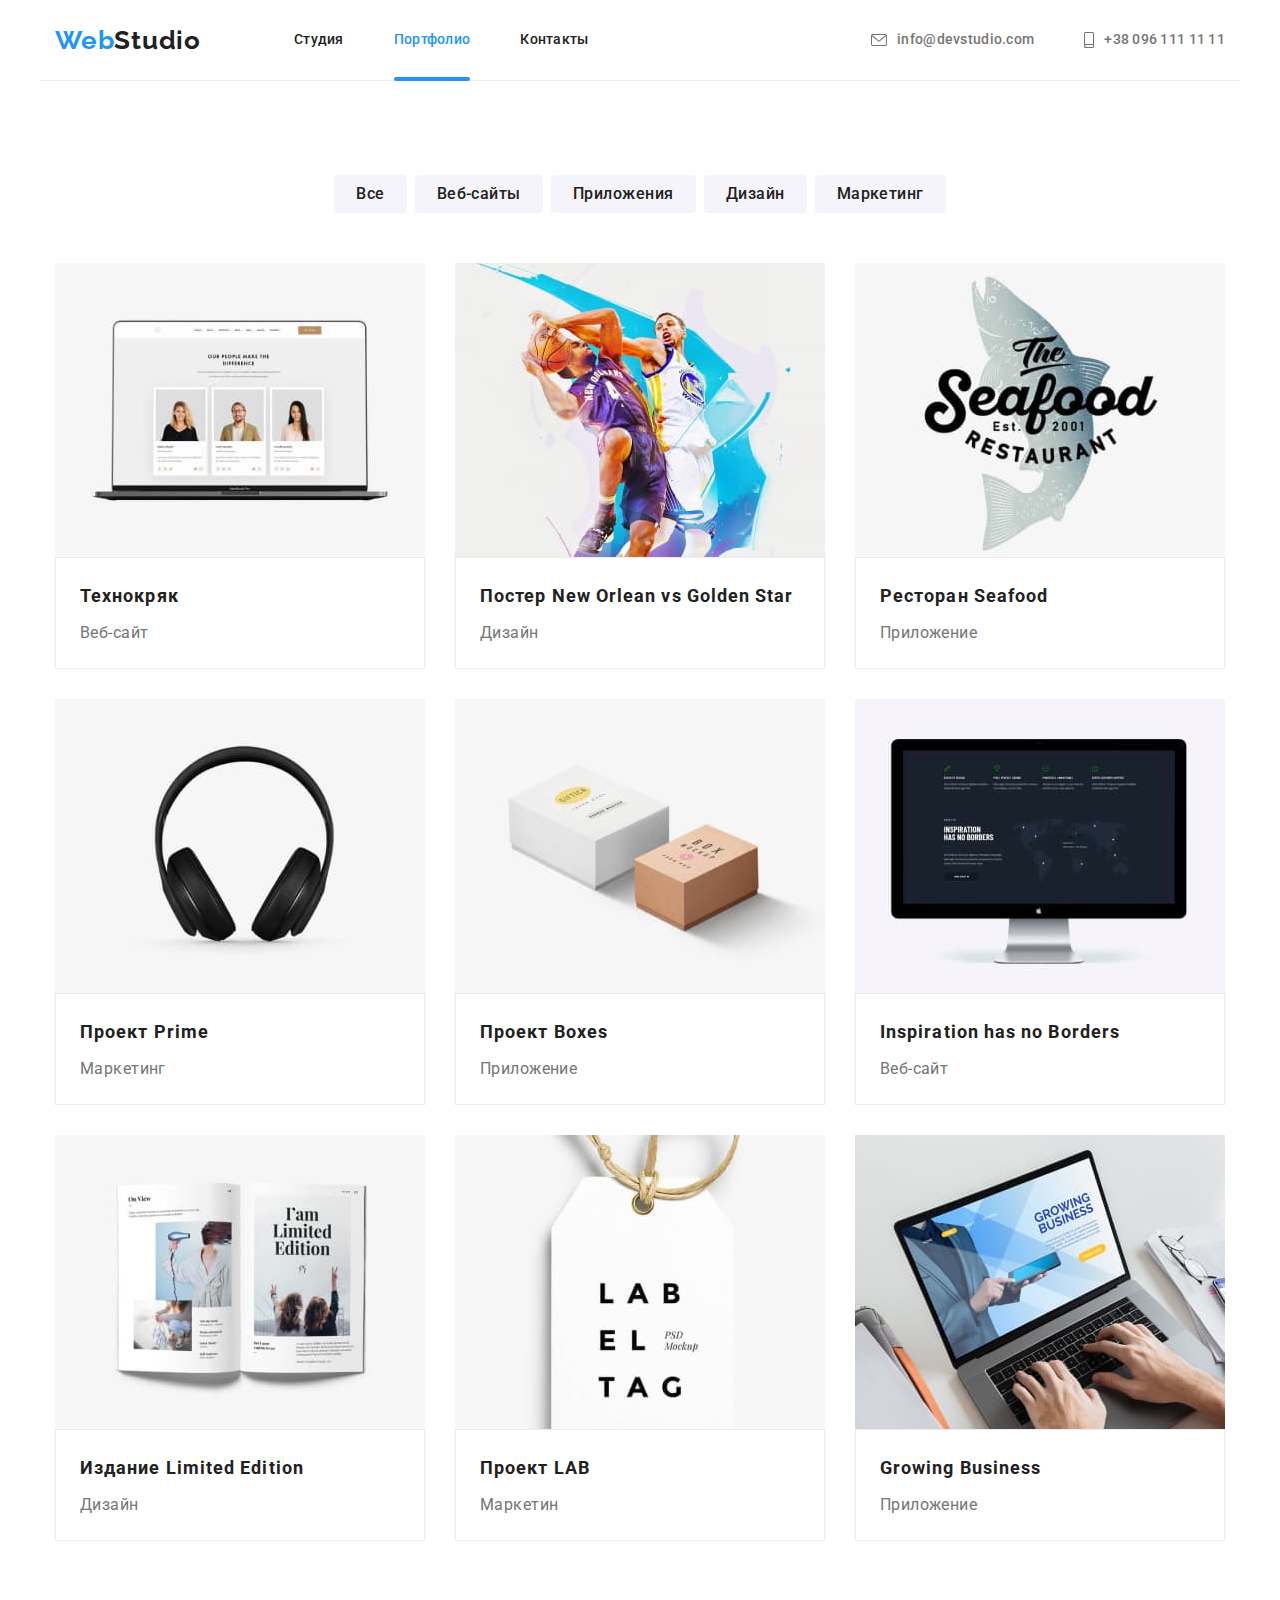
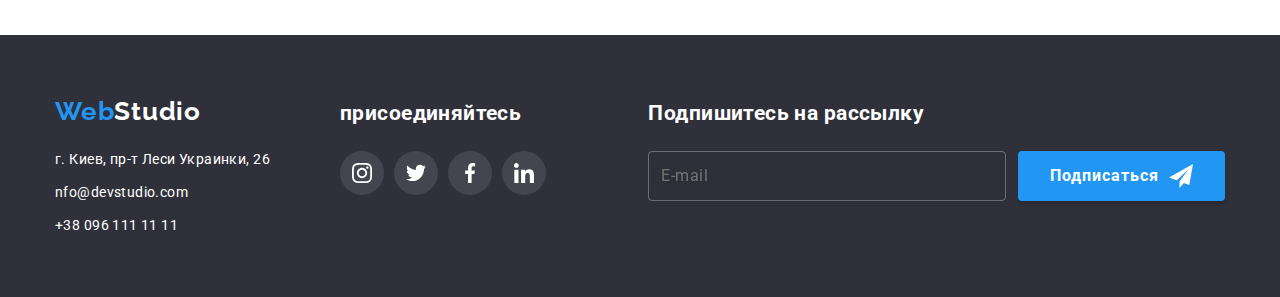
==== commit 544809a1: "Update portfolio.html" ====
--- a/portfolio.html
+++ b/portfolio.html
@@ -60,36 +60,36 @@
 
     <!--Фильтры работ-->
     <main>
-      <section class="section">
+      <section class="section project">
         <div class="container">
           <h1 class="section__hidden-title">Портфолио</h1>
 
-          <ul class="filter-list list">
-            <li class="filter-list__item">
-              <button type="button" class="filter-list__button">Все</button>
-            </li>
-
-            <li class="filter-list__item">
-              <button type="button" class="filter-list__button">Веб-сайты</button>
-            </li>
-
-            <li class="filter-list__item">
-              <button type="button" class="filter-list__button">Приложения</button>
-            </li>
-
-            <li class="filter-list__item">
-              <button type="button" class="filter-list__button">Дизайн</button>
-            </li>
-
-            <li class="filter-list__item">
-              <button type="button" class="filter-list__button">Маркетинг</button>
+          <ul class="project-filter__list list">
+            <li class="project-filter__item">
+              <button type="button" class="project-filter__button">Все</button>
+            </li>
+
+            <li class="project-filter__item">
+              <button type="button" class="project-filter__button">Веб-сайты</button>
+            </li>
+
+            <li class="project-filter__item">
+              <button type="button" class="project-filter__button">Приложения</button>
+            </li>
+
+            <li class="project-filter__item">
+              <button type="button" class="project-filter__button">Дизайн</button>
+            </li>
+
+            <li class="project-filter__item">
+              <button type="button" class="project-filter__button">Маркетинг</button>
             </li>
           </ul>
 
-          <ul class="project-list card-set list">
-            <li class="item project-list__item">
-              <a class="link project-list__link" href="" target="_blank" rel="noreferrer noopener">
-                <div class="project-thumb">
+          <ul class="project__list card-set list">
+            <li class="item project__item">
+              <a class="link project__link" href="" target="_blank" rel="noreferrer noopener">
+                <div class="project__thumb">
                   <img
                     class="img"
                     src="./imeges/projekt.jpg"
@@ -97,22 +97,22 @@
                     width="370"
                     height="294"
                   />
-                  <p class="project-thumb__description">
-                    Ресурс предлагает комплексные предложения с разным уровнем функционала и
-                    сервисов. Все это позволит посетителю получить исчерпывающие сведения о компании
-                    или частном лице.
-                  </p>
-                </div>
-                <div class="project-list__content">
-                  <h2 class="project-list__title">Технокряк</h2>
-                  <p class="project-list__label">Веб-сайт</p>
-                </div>
-              </a>
-            </li>
-
-            <li class="item project-list__item">
-              <a class="link project-list__link" href="" target="_blank" rel="noreferrer noopener">
-                <div class="project-thumb">
+                  <p class="project__description">
+                    Ресурс предлагает комплексные предложения с разным уровнем функционала и
+                    сервисов. Все это позволит посетителю получить исчерпывающие сведения о компании
+                    или частном лице.
+                  </p>
+                </div>
+                <div class="project__content">
+                  <h2 class="project__title">Технокряк</h2>
+                  <p class="project__label">Веб-сайт</p>
+                </div>
+              </a>
+            </li>
+
+            <li class="item project__item">
+              <a class="link project__link" href="" target="_blank" rel="noreferrer noopener">
+                <div class="project__thumb">
                   <img
                     class="img"
                     src="./imeges/projekt1.jpg"
@@ -120,22 +120,22 @@
                     width="370"
                     height="294"
                   />
-                  <p class="project-thumb__description">
-                    Ресурс предлагает комплексные предложения с разным уровнем функционала и
-                    сервисов. Все это позволит посетителю получить исчерпывающие сведения о компании
-                    или частном лице.
-                  </p>
-                </div>
-                <div class="project-list__content">
-                  <h2 class="project-list__title">Постер New Orlean vs Golden Star</h2>
-                  <p class="project-list__label">Дизайн</p>
-                </div>
-              </a>
-            </li>
-
-            <li class="item project-list__item">
-              <a class="link project-list__link" href="" target="_blank" rel="noreferrer noopener">
-                <div class="project-thumb">
+                  <p class="project__description">
+                    Ресурс предлагает комплексные предложения с разным уровнем функционала и
+                    сервисов. Все это позволит посетителю получить исчерпывающие сведения о компании
+                    или частном лице.
+                  </p>
+                </div>
+                <div class="project__content">
+                  <h2 class="project__title">Постер New Orlean vs Golden Star</h2>
+                  <p class="project__label">Дизайн</p>
+                </div>
+              </a>
+            </li>
+
+            <li class="item project__item">
+              <a class="link project__link" href="" target="_blank" rel="noreferrer noopener">
+                <div class="project__thumb">
                   <img
                     class="img"
                     src="./imeges/projekt2.jpg"
@@ -143,22 +143,22 @@
                     width="370"
                     height="294"
                   />
-                  <p class="project-thumb__description">
-                    Ресурс предлагает комплексные предложения с разным уровнем функционала и
-                    сервисов. Все это позволит посетителю получить исчерпывающие сведения о компании
-                    или частном лице.
-                  </p>
-                </div>
-                <div class="project-list__content">
-                  <h2 class="project-list__title">Ресторан Seafood</h2>
-                  <p class="project-list__label">Приложение</p>
-                </div>
-              </a>
-            </li>
-
-            <li class="item project-list__item">
-              <a class="link project-list__link" href="" target="_blank" rel="noreferrer noopener">
-                <div class="project-thumb">
+                  <p class="project__description">
+                    Ресурс предлагает комплексные предложения с разным уровнем функционала и
+                    сервисов. Все это позволит посетителю получить исчерпывающие сведения о компании
+                    или частном лице.
+                  </p>
+                </div>
+                <div class="project__content">
+                  <h2 class="project__title">Ресторан Seafood</h2>
+                  <p class="project__label">Приложение</p>
+                </div>
+              </a>
+            </li>
+
+            <li class="item project__item">
+              <a class="link project__link" href="" target="_blank" rel="noreferrer noopener">
+                <div class="project__thumb">
                   <img
                     class="img"
                     src="./imeges/projekt3.jpg"
@@ -166,22 +166,22 @@
                     width="370"
                     height="294"
                   />
-                  <p class="project-thumb__description">
-                    Ресурс предлагает комплексные предложения с разным уровнем функционала и
-                    сервисов. Все это позволит посетителю получить исчерпывающие сведения о компании
-                    или частном лице.
-                  </p>
-                </div>
-                <div class="project-list__content">
-                  <h2 class="project-list__title">Проект Prime</h2>
-                  <p class="project-list__label">Маркетинг</p>
-                </div>
-              </a>
-            </li>
-
-            <li class="item project-list__item">
-              <a class="link project-list__link" href="" target="_blank" rel="noreferrer noopener">
-                <div class="project-thumb">
+                  <p class="project__description">
+                    Ресурс предлагает комплексные предложения с разным уровнем функционала и
+                    сервисов. Все это позволит посетителю получить исчерпывающие сведения о компании
+                    или частном лице.
+                  </p>
+                </div>
+                <div class="project__content">
+                  <h2 class="project__title">Проект Prime</h2>
+                  <p class="project__label">Маркетинг</p>
+                </div>
+              </a>
+            </li>
+
+            <li class="item project__item">
+              <a class="link project__link" href="" target="_blank" rel="noreferrer noopener">
+                <div class="project__thumb">
                   <img
                     class="img"
                     src="./imeges/projekt4.jpg"
@@ -189,22 +189,22 @@
                     width="370"
                     height="294"
                   />
-                  <p class="project-thumb__description">
-                    Ресурс предлагает комплексные предложения с разным уровнем функционала и
-                    сервисов. Все это позволит посетителю получить исчерпывающие сведения о компании
-                    или частном лице.
-                  </p>
-                </div>
-                <div class="project-list__content">
-                  <h2 class="project-list__title">Проект Boxes</h2>
-                  <p class="project-list__label">Приложение</p>
-                </div>
-              </a>
-            </li>
-
-            <li class="item project-list__item">
-              <a class="link project-list__link" href="" target="_blank" rel="noreferrer noopener">
-                <div class="project-thumb">
+                  <p class="project__description">
+                    Ресурс предлагает комплексные предложения с разным уровнем функционала и
+                    сервисов. Все это позволит посетителю получить исчерпывающие сведения о компании
+                    или частном лице.
+                  </p>
+                </div>
+                <div class="project__content">
+                  <h2 class="project__title">Проект Boxes</h2>
+                  <p class="project__label">Приложение</p>
+                </div>
+              </a>
+            </li>
+
+            <li class="item project__item">
+              <a class="link project__link" href="" target="_blank" rel="noreferrer noopener">
+                <div class="project__thumb">
                   <img
                     class="img"
                     src="./imeges/projekt5.jpg"
@@ -212,22 +212,22 @@
                     width="370"
                     height="294"
                   />
-                  <p class="project-thumb__description">
-                    Ресурс предлагает комплексные предложения с разным уровнем функционала и
-                    сервисов. Все это позволит посетителю получить исчерпывающие сведения о компании
-                    или частном лице.
-                  </p>
-                </div>
-                <div class="project-list__content">
-                  <h2 class="project-list__title">Inspiration has no Borders</h2>
-                  <p class="project-list__label">Веб-сайт</p>
-                </div>
-              </a>
-            </li>
-
-            <li class="item project-list__item">
-              <a class="link project-list__link" href="" target="_blank" rel="noreferrer noopener">
-                <div class="project-thumb">
+                  <p class="project__description">
+                    Ресурс предлагает комплексные предложения с разным уровнем функционала и
+                    сервисов. Все это позволит посетителю получить исчерпывающие сведения о компании
+                    или частном лице.
+                  </p>
+                </div>
+                <div class="project__content">
+                  <h2 class="project__title">Inspiration has no Borders</h2>
+                  <p class="project__label">Веб-сайт</p>
+                </div>
+              </a>
+            </li>
+
+            <li class="item project__item">
+              <a class="link project__link" href="" target="_blank" rel="noreferrer noopener">
+                <div class="project__thumb">
                   <img
                     class="img"
                     src="./imeges/projekt6.jpg"
@@ -235,22 +235,22 @@
                     width="370"
                     height="294"
                   />
-                  <p class="project-thumb__description">
-                    Ресурс предлагает комплексные предложения с разным уровнем функционала и
-                    сервисов. Все это позволит посетителю получить исчерпывающие сведения о компании
-                    или частном лице.
-                  </p>
-                </div>
-                <div class="project-list__content">
-                  <h2 class="project-list__title">Издание Limited Edition</h2>
-                  <p class="project-list__label">Дизайн</p>
-                </div>
-              </a>
-            </li>
-
-            <li class="item project-list__item">
-              <a class="link project-list__link" href="" target="_blank" rel="noreferrer noopener">
-                <div class="project-thumb">
+                  <p class="project__description">
+                    Ресурс предлагает комплексные предложения с разным уровнем функционала и
+                    сервисов. Все это позволит посетителю получить исчерпывающие сведения о компании
+                    или частном лице.
+                  </p>
+                </div>
+                <div class="project__content">
+                  <h2 class="project__title">Издание Limited Edition</h2>
+                  <p class="project__label">Дизайн</p>
+                </div>
+              </a>
+            </li>
+
+            <li class="item project__item">
+              <a class="link project__link" href="" target="_blank" rel="noreferrer noopener">
+                <div class="project__thumb">
                   <img
                     class="img"
                     src="./imeges/projekt7.jpg"
@@ -258,22 +258,22 @@
                     width="370"
                     height="294"
                   />
-                  <p class="project-thumb__description">
-                    Ресурс предлагает комплексные предложения с разным уровнем функционала и
-                    сервисов. Все это позволит посетителю получить исчерпывающие сведения о компании
-                    или частном лице.
-                  </p>
-                </div>
-                <div class="project-list__content">
-                  <h2 class="project-list__title">Проект LAB</h2>
-                  <p class="project-list__label">Маркетин</p>
-                </div>
-              </a>
-            </li>
-
-            <li class="item project-list__item">
-              <a class="link project-list__link" href="" target="_blank" rel="noreferrer noopener">
-                <div class="project-thumb">
+                  <p class="project__description">
+                    Ресурс предлагает комплексные предложения с разным уровнем функционала и
+                    сервисов. Все это позволит посетителю получить исчерпывающие сведения о компании
+                    или частном лице.
+                  </p>
+                </div>
+                <div class="project__content">
+                  <h2 class="project__title">Проект LAB</h2>
+                  <p class="project__label">Маркетин</p>
+                </div>
+              </a>
+            </li>
+
+            <li class="item project__item">
+              <a class="link project__link" href="" target="_blank" rel="noreferrer noopener">
+                <div class="project__thumb">
                   <img
                     class="img"
                     src="./imeges/projekt8.jpg"
@@ -281,15 +281,15 @@
                     width="370"
                     height="294"
                   />
-                  <p class="project-thumb__description">
-                    Ресурс предлагает комплексные предложения с разным уровнем функционала и
-                    сервисов. Все это позволит посетителю получить исчерпывающие сведения о компании
-                    или частном лице.
-                  </p>
-                </div>
-                <div class="project-list__content">
-                  <h2 class="project-list__title">Growing Business</h2>
-                  <p class="project-list__label">Приложение</p>
+                  <p class="project__description">
+                    Ресурс предлагает комплексные предложения с разным уровнем функционала и
+                    сервисов. Все это позволит посетителю получить исчерпывающие сведения о компании
+                    или частном лице.
+                  </p>
+                </div>
+                <div class="project__content">
+                  <h2 class="project__title">Growing Business</h2>
+                  <p class="project__label">Приложение</p>
                 </div>
               </a>
             </li>
@@ -310,7 +310,7 @@
             <ul class="address__list list">
               <li class="address__item">
                 <a
-                  href="https://goo.gl/maps/vgJWgrSwiw7rU1Lq5"
+                  href="https://googl/maps/vgJWgrSwiw7rU1Lq5"
                   target="_blank"
                   rel="noreferrer noopener"
                   class="link address__link"
--- a/css/main.min.css
+++ b/css/main.min.css
@@ -0,0 +1,3 @@
+:root{--card-item: 3;--set-gap: 30px}.section__hidden-title{position:absolute;width:1px;height:1px;margin:-1px;padding:0;white-space:nowrap;overflow:hidden;border:0;-webkit-clip-path:inset(100%);clip-path:inset(100%);clip:rect(0 0 0 0)}body{color:#757575;font-family:Roboto, sans-serif;font-weight:400;font-size:14px;line-height:calc(24 / 14);letter-spacing:0.03em}.link{text-decoration:none;color:currentColor}.list{list-style:none}.label{font-weight:700;font-size:14px;line-height:calc(16 / 14);text-transform:uppercase}h1,h2,h3,p,ul{margin:0;padding:0}.img{display:block;max-width:100%;height:auto}.container{margin-left:auto;margin-right:auto;padding-left:15px;padding-right:15px;width:1200px}.section{padding-top:94px;padding-bottom:94px}.section-title{margin-bottom:50px;font-weight:700;font-size:36px;line-height:calc(42 / 36);text-align:center;letter-spacing:0.03em;color:#212121;text-align:center}.logo{display:block;color:#2196F3;font-family:Raleway,cursive;font-size:26px;font-weight:700;line-height:calc(31 / 26);letter-spacing:0.03em;text-decoration:none}.logo--black{color:#212121}.logo--white{color:#fff}.footer-logo{margin-bottom:20px;display:block}.button{display:-webkit-box;display:-ms-flexbox;display:flex;margin-left:auto;margin-right:auto;-webkit-box-pack:center;-ms-flex-pack:center;justify-content:center;-webkit-box-align:center;-ms-flex-align:center;align-items:center;padding:10px 32px;min-width:200px;border:none;background-color:#2196F3;color:#fff;-webkit-box-shadow:0px 4px 4px rgba(0,0,0,0.15);box-shadow:0px 4px 4px rgba(0,0,0,0.15);font-weight:700;font-size:16px;line-height:1.88;border-radius:4px;cursor:pointer;font-family:inherit;letter-spacing:0.06em;-webkit-transition:background-color 250ms cubic-bezier(0.4, 0, 0.2, 1);transition:background-color 250ms cubic-bezier(0.4, 0, 0.2, 1)}.button:hover,.button:focus{background-color:#188CE8}.card-set{display:-webkit-box;display:-ms-flexbox;display:flex;-ms-flex-wrap:wrap;flex-wrap:wrap;gap:30px}.item{-ms-flex-preferred-size:calc((100% - (var(--card-item) - 1) * var(--set-gap)) / var(--card-item));flex-basis:calc((100% - (var(--card-item) - 1) * var(--set-gap)) / var(--card-item))}.social-list{gap:10px;--card-item: 4}.social-list__link{display:-webkit-box;display:-ms-flexbox;display:flex;-webkit-box-align:center;-ms-flex-align:center;align-items:center;-webkit-box-pack:center;-ms-flex-pack:center;justify-content:center;width:44px;height:44px;fill:#AFB1B8;background-color:#fff;border-radius:50%;-webkit-transition:fill 250ms cubic-bezier(0.4, 0, 0.2, 1),background-color 250ms cubic-bezier(0.4, 0, 0.2, 1);transition:fill 250ms cubic-bezier(0.4, 0, 0.2, 1),background-color 250ms cubic-bezier(0.4, 0, 0.2, 1)}.social-list__link:hover,.social-list__link:focus{fill:#fff;background-color:#2196F3}.backdrop{position:fixed;top:0;left:0;width:100%;height:100%;background:rgba(0,0,0,0.2);opacity:1;-webkit-transition:opacity 250ms cubic-bezier(0.4, 0, 0.2, 1),visibility 250ms cubic-bezier(0.4, 0, 0.2, 1);transition:opacity 250ms cubic-bezier(0.4, 0, 0.2, 1),visibility 250ms cubic-bezier(0.4, 0, 0.2, 1)}.backdrop.is-hidden{visibility:hidden;opacity:0;pointer-events:none}.modal{position:absolute;padding:40px;top:50%;left:50%;-webkit-transform:translate(-50%, -50%) scale(1);transform:translate(-50%, -50%) scale(1);-webkit-transition:-webkit-transform 250ms cubic-bezier(0.4, 0, 0.2, 1);transition:-webkit-transform 250ms cubic-bezier(0.4, 0, 0.2, 1);transition:transform 250ms cubic-bezier(0.4, 0, 0.2, 1);transition:transform 250ms cubic-bezier(0.4, 0, 0.2, 1), -webkit-transform 250ms cubic-bezier(0.4, 0, 0.2, 1);border-radius:4px;min-height:581px;min-width:528px;background-color:#fff}.backdrop.is-hidden .modal{-webkit-transform:translate(-50%, -50%) scale(0);transform:translate(-50%, -50%) scale(0)}.modal-cl-btn{position:absolute;display:-webkit-box;display:-ms-flexbox;display:flex;-webkit-box-align:center;-ms-flex-align:center;align-items:center;-webkit-box-pack:center;-ms-flex-pack:center;justify-content:center;top:8px;right:8px;width:30px;height:30px;border-radius:50%;border:1px solid rgba(0,0,0,0.1);background-color:#fff;cursor:pointer;-webkit-transition:fill 250ms cubic-bezier(0.4, 0, 0.2, 1),border 250ms cubic-bezier(0.4, 0, 0.2, 1);transition:fill 250ms cubic-bezier(0.4, 0, 0.2, 1),border 250ms cubic-bezier(0.4, 0, 0.2, 1)}.modal-cl-btn:hover,.modal-cl-btn:focus{fill:#2196F3;border:1px solid rgba(0,0,0,0.1)}.modal-form__title{margin-bottom:12px;font-size:20px;line-height:calc(23 / 20);text-align:center;color:#212121}.field{display:-webkit-box;display:-ms-flexbox;display:flex;-webkit-box-align:center;-ms-flex-align:center;align-items:center;-webkit-box-pack:center;-ms-flex-pack:center;justify-content:center;line-height:calc(24 / 14);text-align:center;margin-bottom:30px;cursor:pointer}.field__input{position:absolute;width:1px;height:1px;margin:-1px;padding:0;white-space:nowrap;overflow:hidden;border:0;-webkit-clip-path:inset(100%);clip-path:inset(100%);clip:rect(0 0 0 0);-webkit-transition:border 250ms cubic-bezier(0.4, 0, 0.2, 1);transition:border 250ms cubic-bezier(0.4, 0, 0.2, 1)}.field__icon{margin-right:9px;border-radius:4px;border:2px solid #212121;-webkit-transition:border 250ms cubic-bezier(0.4, 0, 0.2, 1);transition:border 250ms cubic-bezier(0.4, 0, 0.2, 1)}.field__input:hover ~ .field__icon,.field__input:focus ~ .field__icon{border:2px solid #2196F3}.field__input:checked+.field__icon{background-color:#2196F3;background-position:center;border:2px solid #2196F3;-webkit-transition:fill 250ms cubic-bezier(0.4, 0, 0.2, 1);transition:fill 250ms cubic-bezier(0.4, 0, 0.2, 1)}.field__link{color:#2196F3}.form-list{display:-webkit-box;display:-ms-flexbox;display:flex;-webkit-box-orient:vertical;-webkit-box-direction:normal;-ms-flex-direction:column;flex-direction:column;gap:10px;margin-bottom:20px}.form-wrapper{position:relative}.form-list__item{display:-webkit-box;display:-ms-flexbox;display:flex;-webkit-box-orient:vertical;-webkit-box-direction:normal;-ms-flex-direction:column;flex-direction:column}.form-list__label{margin-bottom:4px;font-size:12px;line-height:calc(14 /12);letter-spacing:0.01em}.form-list__input{padding:11px 42px;width:100%;border:1px solid rgba(33,33,33,0.2);border-radius:4px;outline:transparent;-webkit-transition:border 250ms cubic-bezier(0.4, 0, 0.2, 1);transition:border 250ms cubic-bezier(0.4, 0, 0.2, 1)}.form-list__input:hover,.form-list__input:focus{border:1px solid #2196F3;cursor:pointer}.form-list__icon{position:absolute;top:50%;left:15px;-webkit-transform:translateY(-50%);transform:translateY(-50%);-webkit-transition:fill 250ms cubic-bezier(0.4, 0, 0.2, 1);transition:fill 250ms cubic-bezier(0.4, 0, 0.2, 1)}.form-list__input:hover ~ .form-list__icon,.form-list__input:focus ~ .form-list__icon{fill:#2196F3}.form-list__textarea{padding:12px 16px;height:120px;resize:none;border:1px solid rgba(33,33,33,0.2);border-radius:4px;outline:transparent;-webkit-transition:border 250ms cubic-bezier(0.4, 0, 0.2, 1);transition:border 250ms cubic-bezier(0.4, 0, 0.2, 1)}.form-list__textarea:hover,.form-list__textarea:focus{border:1px solid #2196F3;cursor:pointer}.form-list__textarea::-webkit-input-placeholder{color:rgba(117,117,117,0.5)}.form-list__textarea:-ms-input-placeholder{color:rgba(117,117,117,0.5)}.form-list__textarea::-ms-input-placeholder{color:rgba(117,117,117,0.5)}.form-list__textarea::placeholder{color:rgba(117,117,117,0.5)}.header__container{display:-webkit-box;display:-ms-flexbox;display:flex;-webkit-box-align:center;-ms-flex-align:center;align-items:center;border-bottom:1px solid #ECECEC;font-weight:500;line-height:1.14;letter-spacing:0.02em}.site-nav{display:-webkit-box;display:-ms-flexbox;display:flex;-webkit-box-align:center;-ms-flex-align:center;align-items:center}.site-nav__list{display:-webkit-box;display:-ms-flexbox;display:flex;padding-left:0;margin-left:93px}.site-nav__item+.site-nav__item{margin-left:50px}.site-nav__link{display:block;padding-top:32px;padding-bottom:32px;color:#212121;-webkit-transition:250ms cubic-bezier(0.4, 0, 0.2, 1);transition:250ms cubic-bezier(0.4, 0, 0.2, 1)}.site-nav__link:hover,.site-nav__link:focus{color:#2196F3}.site-nav__link--current{position:relative;color:#2196F3}.site-nav__link--current::after{content:"";position:absolute;display:block;width:100%;height:4px;left:0;bottom:-1px;border-radius:2px;background-color:#2196F3}.contact{display:-webkit-box;display:-ms-flexbox;display:flex;padding-left:0;margin-left:auto;-webkit-box-align:center;-ms-flex-align:center;align-items:center}.contact__item+.contact__item{margin-left:50px}.contact__link{padding-top:32px;padding-bottom:32px;display:-webkit-inline-box;display:-ms-inline-flexbox;display:inline-flex;-webkit-box-align:center;-ms-flex-align:center;align-items:center;-webkit-transition:250ms cubic-bezier(0.4, 0, 0.2, 1);transition:250ms cubic-bezier(0.4, 0, 0.2, 1)}.contact__link:hover,.contact__link:focus{color:#2196F3}.contact__icon{margin-right:10px;fill:currentColor}.page-hero{background-image:-webkit-gradient(linear, left top, right top, from(rgba(0,0,0,0.4)), to(rgba(47,48,58,0.4))),url(../imeges/overlay.jpg);background-image:linear-gradient(to right, rgba(0,0,0,0.4), rgba(47,48,58,0.4)),url(../imeges/overlay.jpg);background-repeat:no-repeat;background-position:center;background-size:1600px auto;padding-top:200px;padding-bottom:200px;text-align:center}.page-hero__title{margin-bottom:--set-gap;max-width:690px;margin-left:auto;margin-right:auto;color:#fff;font-weight:900;font-size:44px;line-height:calc(60 / 44);letter-spacing:0.06em;text-transform:uppercase}.page-feature__item{--card-item: 4}.page-feature__container{display:-webkit-box;display:-ms-flexbox;display:flex;-webkit-box-align:center;-ms-flex-align:center;align-items:center;-webkit-box-pack:center;-ms-flex-pack:center;justify-content:center;margin-bottom:30px;width:100%;height:120px;border-radius:4px;background-color:#F5F4FA}.page-feature__label{margin-top:0;margin-bottom:10px;color:#212121}.page-work{padding-top:0}.page-work__thumb{position:relative}.page-work__label{position:absolute;bottom:0;padding-top:27px;padding-bottom:27px;width:100%;text-align:center;color:#fff;background:rgba(47,48,58,0.8)}.page-team{background-color:#F5F4FA}.page-team__item{--card-item: 4;-webkit-box-shadow:0px 1px 3px rgba(0,0,0,0.12),0px 1px 1px rgba(0,0,0,0.14),0px 2px 1px rgba(0,0,0,0.2);box-shadow:0px 1px 3px rgba(0,0,0,0.12),0px 1px 1px rgba(0,0,0,0.14),0px 2px 1px rgba(0,0,0,0.2);border-radius:0px 0px 4px 4px}.page-team__content{padding:30px;text-align:center;background-color:#fff}.page-team__title,.page-team__specialty{font-size:16px;line-height:calc(19 / 16)}.page-team__title{margin-bottom:10px;font-weight:500;color:#212121}.page-team__specialty{margin-bottom:16px}.page-client__list{--card-item: 6
+}.page-client__link{display:-webkit-box;display:-ms-flexbox;display:flex;-webkit-box-align:center;-ms-flex-align:center;align-items:center;-webkit-box-pack:center;-ms-flex-pack:center;justify-content:center;width:170px;height:92px;border:1px solid #AFB1B8;border-radius:4px;fill:#AFB1B8;-webkit-transition:fill 250ms cubic-bezier(0.4, 0, 0.2, 1),background-color 250ms cubic-bezier(0.4, 0, 0.2, 1),border-color 250ms cubic-bezier(0.4, 0, 0.2, 1);transition:fill 250ms cubic-bezier(0.4, 0, 0.2, 1),background-color 250ms cubic-bezier(0.4, 0, 0.2, 1),border-color 250ms cubic-bezier(0.4, 0, 0.2, 1)}.page-client__link:hover,.page-client__link:focus{fill:#2196F3;border-color:#2196F3;background-color:#fff}.footer{padding-top:60px;padding-bottom:60px;background-color:#2F303A}.footer-container{display:-webkit-box;display:-ms-flexbox;display:flex;-webkit-box-align:baseline;-ms-flex-align:baseline;align-items:baseline}.footer-item:not(:last-child){margin-right:70px}.footer-item:last-child{margin-left:auto}.footer-item__title{margin-bottom:20px;color:#fff}.footer-item__link{fill:#fff;background-color:#44454E;-webkit-transition:background-color 250ms cubic-bezier(0.4, 0, 0.2, 1),-webkit-filter 250ms cubic-bezier(0.4, 0, 0.2, 1);transition:background-color 250ms cubic-bezier(0.4, 0, 0.2, 1),-webkit-filter 250ms cubic-bezier(0.4, 0, 0.2, 1);transition:filter 250ms cubic-bezier(0.4, 0, 0.2, 1),background-color 250ms cubic-bezier(0.4, 0, 0.2, 1);transition:filter 250ms cubic-bezier(0.4, 0, 0.2, 1),background-color 250ms cubic-bezier(0.4, 0, 0.2, 1),-webkit-filter 250ms cubic-bezier(0.4, 0, 0.2, 1)}.footer-item__link:hover,.footer-item__link:focus{fill:#fff;background-color:#2196F3}.address{color:rgba(255,255,255,0.6);font-style:inherit}.address__link{color:#fff;-webkit-transition:color 250ms cubic-bezier(0.4, 0, 0.2, 1);transition:color 250ms cubic-bezier(0.4, 0, 0.2, 1)}.address__link:hover,.address__link:focus{color:#2196F3}.address__item:not(:last-child){margin-bottom:9px}.footer-form{display:-webkit-box;display:-ms-flexbox;display:flex;-webkit-box-align:center;-ms-flex-align:center;align-items:center}.footer-form__input{padding:12px 12px;font-size:16px;line-height:calc(20 / 16);letter-spacing:0.03em;width:358px;height:50px;border:1px solid rgba(255,255,255,0.3);-webkit-filter:drop-shadow(0px 4px 4px rgba(0,0,0,0.15));filter:drop-shadow(0px 4px 4px rgba(0,0,0,0.15));border-radius:4px;margin-right:12px;color:#E5E5E5;background-color:transparent;outline:transparent;-webkit-transition:border 250ms cubic-bezier(0.4, 0, 0.2, 1);transition:border 250ms cubic-bezier(0.4, 0, 0.2, 1)}.footer-form__input:hover,.footer-form__input:focus{border:1px solid #2196F3}.footer-form__icon{margin-left:10px;-webkit-box-align:center;-ms-flex-align:center;align-items:center}.project-filter__list{display:-webkit-box;display:-ms-flexbox;display:flex;-ms-flex-wrap:wrap;flex-wrap:wrap;margin-bottom:50px;gap:8px;-webkit-box-pack:center;-ms-flex-pack:center;justify-content:center}.project-filter__button{padding:6px 22px;border-radius:4px;border:none;font-weight:500;font-size:16px;font-family:inherit;line-height:calc(26 / 16);text-align:center;letter-spacing:0.03em;cursor:pointer;color:#212121;background-color:#F5F4FA;-webkit-transition:color 250ms cubic-bezier(0.4, 0, 0.2, 1),background-color 250ms cubic-bezier(0.4, 0, 0.2, 1),-webkit-filter 250ms cubic-bezier(0.4, 0, 0.2, 1);transition:color 250ms cubic-bezier(0.4, 0, 0.2, 1),background-color 250ms cubic-bezier(0.4, 0, 0.2, 1),-webkit-filter 250ms cubic-bezier(0.4, 0, 0.2, 1);transition:color 250ms cubic-bezier(0.4, 0, 0.2, 1),background-color 250ms cubic-bezier(0.4, 0, 0.2, 1),filter 250ms cubic-bezier(0.4, 0, 0.2, 1);transition:color 250ms cubic-bezier(0.4, 0, 0.2, 1),background-color 250ms cubic-bezier(0.4, 0, 0.2, 1),filter 250ms cubic-bezier(0.4, 0, 0.2, 1),-webkit-filter 250ms cubic-bezier(0.4, 0, 0.2, 1)}.project-filter__button:hover,.project-filter__button:focus{color:#fff;background-color:#2196F3;-webkit-filter:drop-shadow(0px 4px 4px rgba(0,0,0,0.25));filter:drop-shadow(0px 4px 4px rgba(0,0,0,0.25))}.project__link{background-color:#fff;-webkit-transition:-webkit-filter 250ms cubic-bezier(0.4, 0, 0.2, 1);transition:-webkit-filter 250ms cubic-bezier(0.4, 0, 0.2, 1);transition:filter 250ms cubic-bezier(0.4, 0, 0.2, 1);transition:filter 250ms cubic-bezier(0.4, 0, 0.2, 1), -webkit-filter 250ms cubic-bezier(0.4, 0, 0.2, 1)}.project__link:hover,.project__link:focus{-webkit-filter:drop-shadow(0px 4px 4px rgba(0,0,0,0.25));filter:drop-shadow(0px 4px 4px rgba(0,0,0,0.25))}.project__content{padding:20px 24px;border:1px solid #ECECEC}.project__title{margin-bottom:4px;font-weight:700;font-size:18px;line-height:2;letter-spacing:0.06em;color:#212121}.project__label{font-size:16px;line-height:calc(30 / 16)}.project__thumb{position:relative;overflow:hidden}.project__description{position:absolute;width:100%;height:100%;padding:63px 24px;top:0;left:0;font-size:18px;line-height:calc(28 / 18);letter-spacing:0.03em;color:#fff;background-color:rgba(33,150,243,0.9);-webkit-transform:translateY(100%);transform:translateY(100%);-webkit-transition:-webkit-transform 250ms cubic-bezier(0.4, 0, 0.2, 1);transition:-webkit-transform 250ms cubic-bezier(0.4, 0, 0.2, 1);transition:transform 250ms cubic-bezier(0.4, 0, 0.2, 1);transition:transform 250ms cubic-bezier(0.4, 0, 0.2, 1), -webkit-transform 250ms cubic-bezier(0.4, 0, 0.2, 1)}.project__link:hover .project__description,.project__link:focus .project__description{-webkit-transform:translateY(0);transform:translateY(0)}
+/*# sourceMappingURL=main.min.css.map */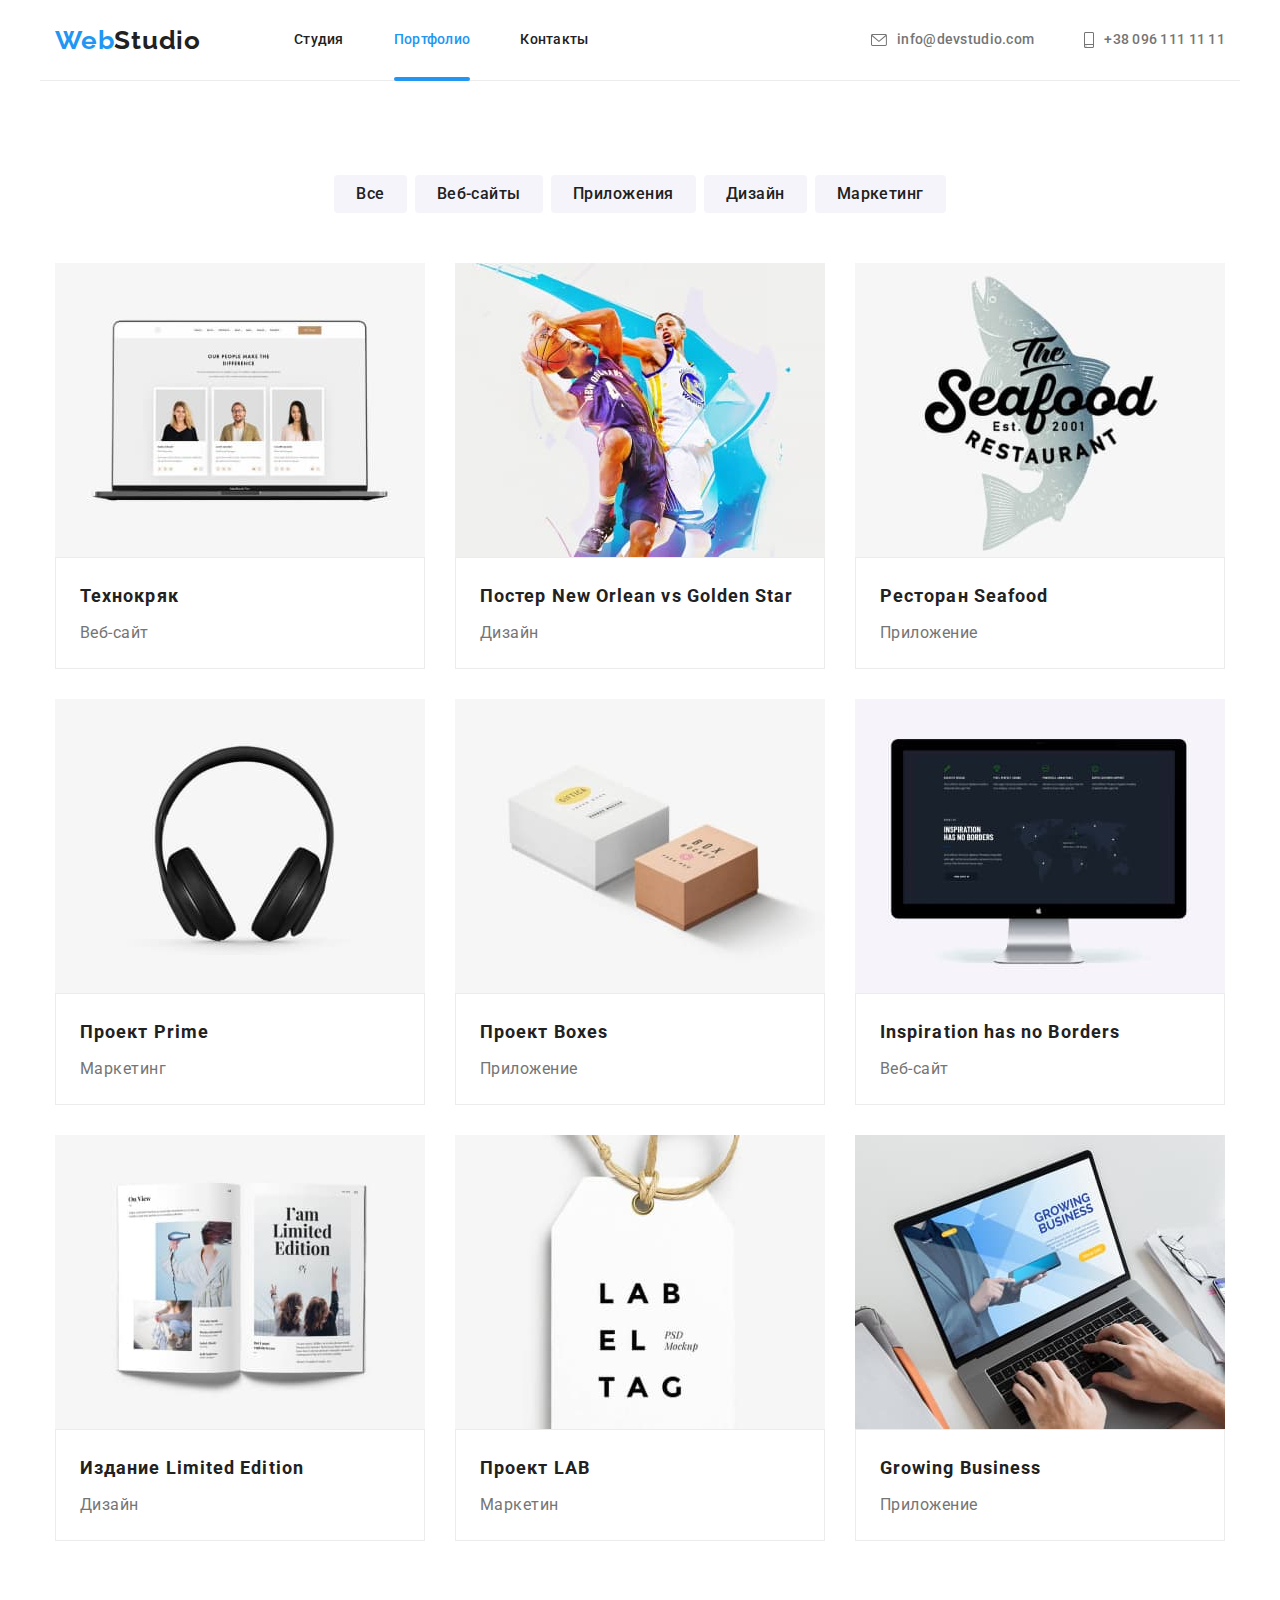
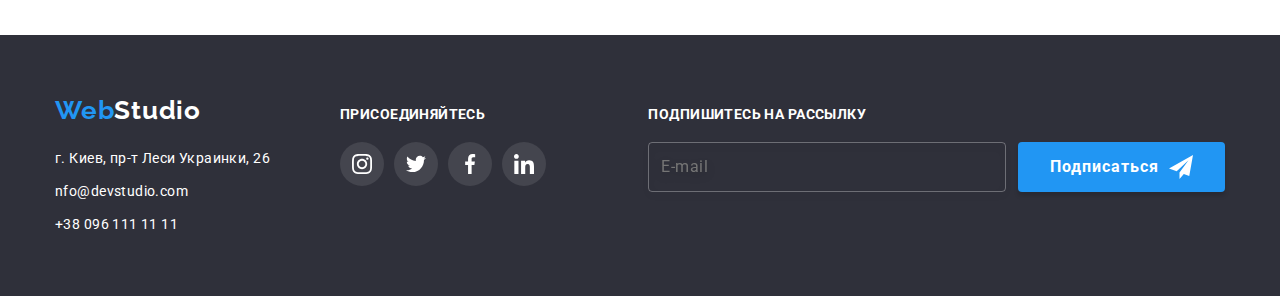
==== commit bb5c87c6: "last change" ====
--- a/portfolio.html
+++ b/portfolio.html
@@ -17,29 +17,29 @@
   </head>
   <body>
     <!--Шапка сайта-->
-    <header class="header">
-      <div class="container header__container">
-        <a class="logo link" href="index.html">Web<span class="logo--black">Studio</span></a>
+    <header class="page-header">
+      <div class="container page-header__container">
+        <a class="logo" href="index.html">Web<span class="logo--black">Studio</span></a>
 
         <nav class="site-nav">
-          <ul class="site-nav__list list">
+          <ul class="site-nav__list">
             <li class="site-nav__item">
-              <a class="site-nav__link link" href="./index.html">Студия</a>
+              <a class="site-nav__link" href="./index.html">Студия</a>
             </li>
 
             <li class="site-nav__item">
-              <a class="site-nav__link link site-nav__link--current" href="./portfolio.html"
+              <a class="site-nav__link site-nav__link--current" href="./portfolio.html"
                 >Портфолио</a
               >
             </li>
 
-            <li class="site-nav__item"><a class="site-nav__link link" href="">Контакты</a></li>
+            <li class="site-nav__item"><a class="site-nav__link" href="">Контакты</a></li>
           </ul>
         </nav>
 
-        <ul class="contact list">
+        <ul class="contact">
           <li class="contact__item">
-            <a class="link contact__link" href="mailto:nfo@devstudio.com"
+            <a class="contact__link" href="mailto:nfo@devstudio.com"
               ><svg class="contact__icon" width="16" height="12">
                 <use href="./imeges/icon.svg#icon-mail"></use>
               </svg>
@@ -47,7 +47,7 @@
             >
           </li>
           <li class="contact__item">
-            <a class="link contact__link" href="tel:380961111111"
+            <a class="contact__link" href="tel:380961111111"
               ><svg class="contact__icon" width="10" height="16">
                 <use href="./imeges/icon.svg#icon-phone"></use>
               </svg>
@@ -60,11 +60,11 @@
 
     <!--Фильтры работ-->
     <main>
-      <section class="section project">
+      <section class="project">
         <div class="container">
           <h1 class="section__hidden-title">Портфолио</h1>
 
-          <ul class="project-filter__list list">
+          <ul class="project-filter__list">
             <li class="project-filter__item">
               <button type="button" class="project-filter__button">Все</button>
             </li>
@@ -86,12 +86,11 @@
             </li>
           </ul>
 
-          <ul class="project__list card-set list">
-            <li class="item project__item">
-              <a class="link project__link" href="" target="_blank" rel="noreferrer noopener">
-                <div class="project__thumb">
-                  <img
-                    class="img"
+          <ul class="project__list">
+            <li class="project__item">
+              <a class="project__link" href="" target="_blank" rel="noreferrer noopener">
+                <div class="project__thumb">
+                  <img
                     src="./imeges/projekt.jpg"
                     alt="Веб-сайт с портфолио"
                     width="370"
@@ -110,11 +109,10 @@
               </a>
             </li>
 
-            <li class="item project__item">
-              <a class="link project__link" href="" target="_blank" rel="noreferrer noopener">
-                <div class="project__thumb">
-                  <img
-                    class="img"
+            <li class="project__item">
+              <a class="project__link" href="" target="_blank" rel="noreferrer noopener">
+                <div class="project__thumb">
+                  <img
                     src="./imeges/projekt1.jpg"
                     alt="два баскетболиста"
                     width="370"
@@ -133,11 +131,10 @@
               </a>
             </li>
 
-            <li class="item project__item">
-              <a class="link project__link" href="" target="_blank" rel="noreferrer noopener">
-                <div class="project__thumb">
-                  <img
-                    class="img"
+            <li class="project__item">
+              <a class="project__link" href="" target="_blank" rel="noreferrer noopener">
+                <div class="project__thumb">
+                  <img
                     src="./imeges/projekt2.jpg"
                     alt="логотип ресторана"
                     width="370"
@@ -156,16 +153,10 @@
               </a>
             </li>
 
-            <li class="item project__item">
-              <a class="link project__link" href="" target="_blank" rel="noreferrer noopener">
-                <div class="project__thumb">
-                  <img
-                    class="img"
-                    src="./imeges/projekt3.jpg"
-                    alt="наушники"
-                    width="370"
-                    height="294"
-                  />
+            <li class="project__item">
+              <a class="project__link" href="" target="_blank" rel="noreferrer noopener">
+                <div class="project__thumb">
+                  <img src="./imeges/projekt3.jpg" alt="наушники" width="370" height="294" />
                   <p class="project__description">
                     Ресурс предлагает комплексные предложения с разным уровнем функционала и
                     сервисов. Все это позволит посетителю получить исчерпывающие сведения о компании
@@ -179,16 +170,10 @@
               </a>
             </li>
 
-            <li class="item project__item">
-              <a class="link project__link" href="" target="_blank" rel="noreferrer noopener">
-                <div class="project__thumb">
-                  <img
-                    class="img"
-                    src="./imeges/projekt4.jpg"
-                    alt="две коробки"
-                    width="370"
-                    height="294"
-                  />
+            <li class="project__item">
+              <a class="project__link" href="" target="_blank" rel="noreferrer noopener">
+                <div class="project__thumb">
+                  <img src="./imeges/projekt4.jpg" alt="две коробки" width="370" height="294" />
                   <p class="project__description">
                     Ресурс предлагает комплексные предложения с разным уровнем функционала и
                     сервисов. Все это позволит посетителю получить исчерпывающие сведения о компании
@@ -202,16 +187,10 @@
               </a>
             </li>
 
-            <li class="item project__item">
-              <a class="link project__link" href="" target="_blank" rel="noreferrer noopener">
-                <div class="project__thumb">
-                  <img
-                    class="img"
-                    src="./imeges/projekt5.jpg"
-                    alt="монитор"
-                    width="370"
-                    height="294"
-                  />
+            <li class="project__item">
+              <a class="project__link" href="" target="_blank" rel="noreferrer noopener">
+                <div class="project__thumb">
+                  <img src="./imeges/projekt5.jpg" alt="монитор" width="370" height="294" />
                   <p class="project__description">
                     Ресурс предлагает комплексные предложения с разным уровнем функционала и
                     сервисов. Все это позволит посетителю получить исчерпывающие сведения о компании
@@ -225,11 +204,10 @@
               </a>
             </li>
 
-            <li class="item project__item">
-              <a class="link project__link" href="" target="_blank" rel="noreferrer noopener">
-                <div class="project__thumb">
-                  <img
-                    class="img"
+            <li class="project__item">
+              <a class="project__link" href="" target="_blank" rel="noreferrer noopener">
+                <div class="project__thumb">
+                  <img
                     src="./imeges/projekt6.jpg"
                     alt="страница из журнала"
                     width="370"
@@ -248,16 +226,10 @@
               </a>
             </li>
 
-            <li class="item project__item">
-              <a class="link project__link" href="" target="_blank" rel="noreferrer noopener">
-                <div class="project__thumb">
-                  <img
-                    class="img"
-                    src="./imeges/projekt7.jpg"
-                    alt="бирка"
-                    width="370"
-                    height="294"
-                  />
+            <li class="project__item">
+              <a class="project__link" href="" target="_blank" rel="noreferrer noopener">
+                <div class="project__thumb">
+                  <img src="./imeges/projekt7.jpg" alt="бирка" width="370" height="294" />
                   <p class="project__description">
                     Ресурс предлагает комплексные предложения с разным уровнем функционала и
                     сервисов. Все это позволит посетителю получить исчерпывающие сведения о компании
@@ -271,11 +243,10 @@
               </a>
             </li>
 
-            <li class="item project__item">
-              <a class="link project__link" href="" target="_blank" rel="noreferrer noopener">
-                <div class="project__thumb">
-                  <img
-                    class="img"
+            <li class="project__item">
+              <a class="project__link" href="" target="_blank" rel="noreferrer noopener">
+                <div class="project__thumb">
+                  <img
                     src="./imeges/projekt8.jpg"
                     alt="включенный ноутбук"
                     width="370"
@@ -302,38 +273,38 @@
     <footer class="footer">
       <div class="container footer-container">
         <div class="footer-item">
-          <a href="index.html" class="link logo footer-logo">
+          <a href="index.html" class="logo footer-logo">
             Web<span class="logo--white">Studio</span></a
           >
 
           <address class="address">
-            <ul class="address__list list">
+            <ul class="address__list">
               <li class="address__item">
                 <a
                   href="https://googl/maps/vgJWgrSwiw7rU1Lq5"
                   target="_blank"
                   rel="noreferrer noopener"
-                  class="link address__link"
+                  class="address__link"
                 >
                   г. Киев, пр-т Леси Украинки, 26
                 </a>
               </li>
 
               <li class="address__item">
-                <a href="mailto:nfo@devstudio.com" class="link address__link">nfo@devstudio.com</a>
+                <a href="mailto:nfo@devstudio.com" class="address__link">nfo@devstudio.com</a>
               </li>
 
               <li class="address__item">
-                <a href="tel:380961111111" class="link address__link">+38 096 111 11 11</a>
+                <a href="tel:380961111111" class="address__link">+38 096 111 11 11</a>
               </li>
             </ul>
           </address>
         </div>
         <div class="footer-item">
           <h2 class="footer-item__title">присоединяйтесь</h2>
-          <ul class="social-list card-set list">
+          <ul class="social-list card-set">
             <li class="item social-list__item">
-              <a class="link social-list__link footer-item__link" href=""
+              <a class="social-list__link footer-item__link" href=""
                 ><svg class="social-list__icon" width="20" height="20">
                   <use href="./imeges/icon.svg#icon-instagram"></use>
                 </svg>
@@ -341,7 +312,7 @@
             </li>
 
             <li class="item social-list__item">
-              <a href="" class="link social-list__link footer-item__link"
+              <a href="" class="social-list__link footer-item__link"
                 ><svg class="social-list__icon" width="20" height="20">
                   <use href="./imeges/icon.svg#icon-twitter"></use>
                 </svg>
@@ -349,7 +320,7 @@
             </li>
 
             <li class="item social-list__item">
-              <a href="" class="link social-list__link footer-item__link"
+              <a href="" class="social-list__link footer-item__link"
                 ><svg class="social-list__icon" width="20" height="20">
                   <use href="./imeges/icon.svg#icon-facebook"></use>
                 </svg>
@@ -357,7 +328,7 @@
             </li>
 
             <li class="item social-list__item">
-              <a href="" class="link social-list__link footer-item__link"
+              <a href="" class="social-list__link footer-item__link"
                 ><svg class="social-list__icon" width="20" height="20">
                   <use href="./imeges/icon.svg#icon-linkedin"></use>
                 </svg>
--- a/css/main.min.css
+++ b/css/main.min.css
@@ -1,3 +1,2 @@
-:root{--card-item: 3;--set-gap: 30px}.section__hidden-title{position:absolute;width:1px;height:1px;margin:-1px;padding:0;white-space:nowrap;overflow:hidden;border:0;-webkit-clip-path:inset(100%);clip-path:inset(100%);clip:rect(0 0 0 0)}body{color:#757575;font-family:Roboto, sans-serif;font-weight:400;font-size:14px;line-height:calc(24 / 14);letter-spacing:0.03em}.link{text-decoration:none;color:currentColor}.list{list-style:none}.label{font-weight:700;font-size:14px;line-height:calc(16 / 14);text-transform:uppercase}h1,h2,h3,p,ul{margin:0;padding:0}.img{display:block;max-width:100%;height:auto}.container{margin-left:auto;margin-right:auto;padding-left:15px;padding-right:15px;width:1200px}.section{padding-top:94px;padding-bottom:94px}.section-title{margin-bottom:50px;font-weight:700;font-size:36px;line-height:calc(42 / 36);text-align:center;letter-spacing:0.03em;color:#212121;text-align:center}.logo{display:block;color:#2196F3;font-family:Raleway,cursive;font-size:26px;font-weight:700;line-height:calc(31 / 26);letter-spacing:0.03em;text-decoration:none}.logo--black{color:#212121}.logo--white{color:#fff}.footer-logo{margin-bottom:20px;display:block}.button{display:-webkit-box;display:-ms-flexbox;display:flex;margin-left:auto;margin-right:auto;-webkit-box-pack:center;-ms-flex-pack:center;justify-content:center;-webkit-box-align:center;-ms-flex-align:center;align-items:center;padding:10px 32px;min-width:200px;border:none;background-color:#2196F3;color:#fff;-webkit-box-shadow:0px 4px 4px rgba(0,0,0,0.15);box-shadow:0px 4px 4px rgba(0,0,0,0.15);font-weight:700;font-size:16px;line-height:1.88;border-radius:4px;cursor:pointer;font-family:inherit;letter-spacing:0.06em;-webkit-transition:background-color 250ms cubic-bezier(0.4, 0, 0.2, 1);transition:background-color 250ms cubic-bezier(0.4, 0, 0.2, 1)}.button:hover,.button:focus{background-color:#188CE8}.card-set{display:-webkit-box;display:-ms-flexbox;display:flex;-ms-flex-wrap:wrap;flex-wrap:wrap;gap:30px}.item{-ms-flex-preferred-size:calc((100% - (var(--card-item) - 1) * var(--set-gap)) / var(--card-item));flex-basis:calc((100% - (var(--card-item) - 1) * var(--set-gap)) / var(--card-item))}.social-list{gap:10px;--card-item: 4}.social-list__link{display:-webkit-box;display:-ms-flexbox;display:flex;-webkit-box-align:center;-ms-flex-align:center;align-items:center;-webkit-box-pack:center;-ms-flex-pack:center;justify-content:center;width:44px;height:44px;fill:#AFB1B8;background-color:#fff;border-radius:50%;-webkit-transition:fill 250ms cubic-bezier(0.4, 0, 0.2, 1),background-color 250ms cubic-bezier(0.4, 0, 0.2, 1);transition:fill 250ms cubic-bezier(0.4, 0, 0.2, 1),background-color 250ms cubic-bezier(0.4, 0, 0.2, 1)}.social-list__link:hover,.social-list__link:focus{fill:#fff;background-color:#2196F3}.backdrop{position:fixed;top:0;left:0;width:100%;height:100%;background:rgba(0,0,0,0.2);opacity:1;-webkit-transition:opacity 250ms cubic-bezier(0.4, 0, 0.2, 1),visibility 250ms cubic-bezier(0.4, 0, 0.2, 1);transition:opacity 250ms cubic-bezier(0.4, 0, 0.2, 1),visibility 250ms cubic-bezier(0.4, 0, 0.2, 1)}.backdrop.is-hidden{visibility:hidden;opacity:0;pointer-events:none}.modal{position:absolute;padding:40px;top:50%;left:50%;-webkit-transform:translate(-50%, -50%) scale(1);transform:translate(-50%, -50%) scale(1);-webkit-transition:-webkit-transform 250ms cubic-bezier(0.4, 0, 0.2, 1);transition:-webkit-transform 250ms cubic-bezier(0.4, 0, 0.2, 1);transition:transform 250ms cubic-bezier(0.4, 0, 0.2, 1);transition:transform 250ms cubic-bezier(0.4, 0, 0.2, 1), -webkit-transform 250ms cubic-bezier(0.4, 0, 0.2, 1);border-radius:4px;min-height:581px;min-width:528px;background-color:#fff}.backdrop.is-hidden .modal{-webkit-transform:translate(-50%, -50%) scale(0);transform:translate(-50%, -50%) scale(0)}.modal-cl-btn{position:absolute;display:-webkit-box;display:-ms-flexbox;display:flex;-webkit-box-align:center;-ms-flex-align:center;align-items:center;-webkit-box-pack:center;-ms-flex-pack:center;justify-content:center;top:8px;right:8px;width:30px;height:30px;border-radius:50%;border:1px solid rgba(0,0,0,0.1);background-color:#fff;cursor:pointer;-webkit-transition:fill 250ms cubic-bezier(0.4, 0, 0.2, 1),border 250ms cubic-bezier(0.4, 0, 0.2, 1);transition:fill 250ms cubic-bezier(0.4, 0, 0.2, 1),border 250ms cubic-bezier(0.4, 0, 0.2, 1)}.modal-cl-btn:hover,.modal-cl-btn:focus{fill:#2196F3;border:1px solid rgba(0,0,0,0.1)}.modal-form__title{margin-bottom:12px;font-size:20px;line-height:calc(23 / 20);text-align:center;color:#212121}.field{display:-webkit-box;display:-ms-flexbox;display:flex;-webkit-box-align:center;-ms-flex-align:center;align-items:center;-webkit-box-pack:center;-ms-flex-pack:center;justify-content:center;line-height:calc(24 / 14);text-align:center;margin-bottom:30px;cursor:pointer}.field__input{position:absolute;width:1px;height:1px;margin:-1px;padding:0;white-space:nowrap;overflow:hidden;border:0;-webkit-clip-path:inset(100%);clip-path:inset(100%);clip:rect(0 0 0 0);-webkit-transition:border 250ms cubic-bezier(0.4, 0, 0.2, 1);transition:border 250ms cubic-bezier(0.4, 0, 0.2, 1)}.field__icon{margin-right:9px;border-radius:4px;border:2px solid #212121;-webkit-transition:border 250ms cubic-bezier(0.4, 0, 0.2, 1);transition:border 250ms cubic-bezier(0.4, 0, 0.2, 1)}.field__input:hover ~ .field__icon,.field__input:focus ~ .field__icon{border:2px solid #2196F3}.field__input:checked+.field__icon{background-color:#2196F3;background-position:center;border:2px solid #2196F3;-webkit-transition:fill 250ms cubic-bezier(0.4, 0, 0.2, 1);transition:fill 250ms cubic-bezier(0.4, 0, 0.2, 1)}.field__link{color:#2196F3}.form-list{display:-webkit-box;display:-ms-flexbox;display:flex;-webkit-box-orient:vertical;-webkit-box-direction:normal;-ms-flex-direction:column;flex-direction:column;gap:10px;margin-bottom:20px}.form-wrapper{position:relative}.form-list__item{display:-webkit-box;display:-ms-flexbox;display:flex;-webkit-box-orient:vertical;-webkit-box-direction:normal;-ms-flex-direction:column;flex-direction:column}.form-list__label{margin-bottom:4px;font-size:12px;line-height:calc(14 /12);letter-spacing:0.01em}.form-list__input{padding:11px 42px;width:100%;border:1px solid rgba(33,33,33,0.2);border-radius:4px;outline:transparent;-webkit-transition:border 250ms cubic-bezier(0.4, 0, 0.2, 1);transition:border 250ms cubic-bezier(0.4, 0, 0.2, 1)}.form-list__input:hover,.form-list__input:focus{border:1px solid #2196F3;cursor:pointer}.form-list__icon{position:absolute;top:50%;left:15px;-webkit-transform:translateY(-50%);transform:translateY(-50%);-webkit-transition:fill 250ms cubic-bezier(0.4, 0, 0.2, 1);transition:fill 250ms cubic-bezier(0.4, 0, 0.2, 1)}.form-list__input:hover ~ .form-list__icon,.form-list__input:focus ~ .form-list__icon{fill:#2196F3}.form-list__textarea{padding:12px 16px;height:120px;resize:none;border:1px solid rgba(33,33,33,0.2);border-radius:4px;outline:transparent;-webkit-transition:border 250ms cubic-bezier(0.4, 0, 0.2, 1);transition:border 250ms cubic-bezier(0.4, 0, 0.2, 1)}.form-list__textarea:hover,.form-list__textarea:focus{border:1px solid #2196F3;cursor:pointer}.form-list__textarea::-webkit-input-placeholder{color:rgba(117,117,117,0.5)}.form-list__textarea:-ms-input-placeholder{color:rgba(117,117,117,0.5)}.form-list__textarea::-ms-input-placeholder{color:rgba(117,117,117,0.5)}.form-list__textarea::placeholder{color:rgba(117,117,117,0.5)}.header__container{display:-webkit-box;display:-ms-flexbox;display:flex;-webkit-box-align:center;-ms-flex-align:center;align-items:center;border-bottom:1px solid #ECECEC;font-weight:500;line-height:1.14;letter-spacing:0.02em}.site-nav{display:-webkit-box;display:-ms-flexbox;display:flex;-webkit-box-align:center;-ms-flex-align:center;align-items:center}.site-nav__list{display:-webkit-box;display:-ms-flexbox;display:flex;padding-left:0;margin-left:93px}.site-nav__item+.site-nav__item{margin-left:50px}.site-nav__link{display:block;padding-top:32px;padding-bottom:32px;color:#212121;-webkit-transition:250ms cubic-bezier(0.4, 0, 0.2, 1);transition:250ms cubic-bezier(0.4, 0, 0.2, 1)}.site-nav__link:hover,.site-nav__link:focus{color:#2196F3}.site-nav__link--current{position:relative;color:#2196F3}.site-nav__link--current::after{content:"";position:absolute;display:block;width:100%;height:4px;left:0;bottom:-1px;border-radius:2px;background-color:#2196F3}.contact{display:-webkit-box;display:-ms-flexbox;display:flex;padding-left:0;margin-left:auto;-webkit-box-align:center;-ms-flex-align:center;align-items:center}.contact__item+.contact__item{margin-left:50px}.contact__link{padding-top:32px;padding-bottom:32px;display:-webkit-inline-box;display:-ms-inline-flexbox;display:inline-flex;-webkit-box-align:center;-ms-flex-align:center;align-items:center;-webkit-transition:250ms cubic-bezier(0.4, 0, 0.2, 1);transition:250ms cubic-bezier(0.4, 0, 0.2, 1)}.contact__link:hover,.contact__link:focus{color:#2196F3}.contact__icon{margin-right:10px;fill:currentColor}.page-hero{background-image:-webkit-gradient(linear, left top, right top, from(rgba(0,0,0,0.4)), to(rgba(47,48,58,0.4))),url(../imeges/overlay.jpg);background-image:linear-gradient(to right, rgba(0,0,0,0.4), rgba(47,48,58,0.4)),url(../imeges/overlay.jpg);background-repeat:no-repeat;background-position:center;background-size:1600px auto;padding-top:200px;padding-bottom:200px;text-align:center}.page-hero__title{margin-bottom:--set-gap;max-width:690px;margin-left:auto;margin-right:auto;color:#fff;font-weight:900;font-size:44px;line-height:calc(60 / 44);letter-spacing:0.06em;text-transform:uppercase}.page-feature__item{--card-item: 4}.page-feature__container{display:-webkit-box;display:-ms-flexbox;display:flex;-webkit-box-align:center;-ms-flex-align:center;align-items:center;-webkit-box-pack:center;-ms-flex-pack:center;justify-content:center;margin-bottom:30px;width:100%;height:120px;border-radius:4px;background-color:#F5F4FA}.page-feature__label{margin-top:0;margin-bottom:10px;color:#212121}.page-work{padding-top:0}.page-work__thumb{position:relative}.page-work__label{position:absolute;bottom:0;padding-top:27px;padding-bottom:27px;width:100%;text-align:center;color:#fff;background:rgba(47,48,58,0.8)}.page-team{background-color:#F5F4FA}.page-team__item{--card-item: 4;-webkit-box-shadow:0px 1px 3px rgba(0,0,0,0.12),0px 1px 1px rgba(0,0,0,0.14),0px 2px 1px rgba(0,0,0,0.2);box-shadow:0px 1px 3px rgba(0,0,0,0.12),0px 1px 1px rgba(0,0,0,0.14),0px 2px 1px rgba(0,0,0,0.2);border-radius:0px 0px 4px 4px}.page-team__content{padding:30px;text-align:center;background-color:#fff}.page-team__title,.page-team__specialty{font-size:16px;line-height:calc(19 / 16)}.page-team__title{margin-bottom:10px;font-weight:500;color:#212121}.page-team__specialty{margin-bottom:16px}.page-client__list{--card-item: 6
-}.page-client__link{display:-webkit-box;display:-ms-flexbox;display:flex;-webkit-box-align:center;-ms-flex-align:center;align-items:center;-webkit-box-pack:center;-ms-flex-pack:center;justify-content:center;width:170px;height:92px;border:1px solid #AFB1B8;border-radius:4px;fill:#AFB1B8;-webkit-transition:fill 250ms cubic-bezier(0.4, 0, 0.2, 1),background-color 250ms cubic-bezier(0.4, 0, 0.2, 1),border-color 250ms cubic-bezier(0.4, 0, 0.2, 1);transition:fill 250ms cubic-bezier(0.4, 0, 0.2, 1),background-color 250ms cubic-bezier(0.4, 0, 0.2, 1),border-color 250ms cubic-bezier(0.4, 0, 0.2, 1)}.page-client__link:hover,.page-client__link:focus{fill:#2196F3;border-color:#2196F3;background-color:#fff}.footer{padding-top:60px;padding-bottom:60px;background-color:#2F303A}.footer-container{display:-webkit-box;display:-ms-flexbox;display:flex;-webkit-box-align:baseline;-ms-flex-align:baseline;align-items:baseline}.footer-item:not(:last-child){margin-right:70px}.footer-item:last-child{margin-left:auto}.footer-item__title{margin-bottom:20px;color:#fff}.footer-item__link{fill:#fff;background-color:#44454E;-webkit-transition:background-color 250ms cubic-bezier(0.4, 0, 0.2, 1),-webkit-filter 250ms cubic-bezier(0.4, 0, 0.2, 1);transition:background-color 250ms cubic-bezier(0.4, 0, 0.2, 1),-webkit-filter 250ms cubic-bezier(0.4, 0, 0.2, 1);transition:filter 250ms cubic-bezier(0.4, 0, 0.2, 1),background-color 250ms cubic-bezier(0.4, 0, 0.2, 1);transition:filter 250ms cubic-bezier(0.4, 0, 0.2, 1),background-color 250ms cubic-bezier(0.4, 0, 0.2, 1),-webkit-filter 250ms cubic-bezier(0.4, 0, 0.2, 1)}.footer-item__link:hover,.footer-item__link:focus{fill:#fff;background-color:#2196F3}.address{color:rgba(255,255,255,0.6);font-style:inherit}.address__link{color:#fff;-webkit-transition:color 250ms cubic-bezier(0.4, 0, 0.2, 1);transition:color 250ms cubic-bezier(0.4, 0, 0.2, 1)}.address__link:hover,.address__link:focus{color:#2196F3}.address__item:not(:last-child){margin-bottom:9px}.footer-form{display:-webkit-box;display:-ms-flexbox;display:flex;-webkit-box-align:center;-ms-flex-align:center;align-items:center}.footer-form__input{padding:12px 12px;font-size:16px;line-height:calc(20 / 16);letter-spacing:0.03em;width:358px;height:50px;border:1px solid rgba(255,255,255,0.3);-webkit-filter:drop-shadow(0px 4px 4px rgba(0,0,0,0.15));filter:drop-shadow(0px 4px 4px rgba(0,0,0,0.15));border-radius:4px;margin-right:12px;color:#E5E5E5;background-color:transparent;outline:transparent;-webkit-transition:border 250ms cubic-bezier(0.4, 0, 0.2, 1);transition:border 250ms cubic-bezier(0.4, 0, 0.2, 1)}.footer-form__input:hover,.footer-form__input:focus{border:1px solid #2196F3}.footer-form__icon{margin-left:10px;-webkit-box-align:center;-ms-flex-align:center;align-items:center}.project-filter__list{display:-webkit-box;display:-ms-flexbox;display:flex;-ms-flex-wrap:wrap;flex-wrap:wrap;margin-bottom:50px;gap:8px;-webkit-box-pack:center;-ms-flex-pack:center;justify-content:center}.project-filter__button{padding:6px 22px;border-radius:4px;border:none;font-weight:500;font-size:16px;font-family:inherit;line-height:calc(26 / 16);text-align:center;letter-spacing:0.03em;cursor:pointer;color:#212121;background-color:#F5F4FA;-webkit-transition:color 250ms cubic-bezier(0.4, 0, 0.2, 1),background-color 250ms cubic-bezier(0.4, 0, 0.2, 1),-webkit-filter 250ms cubic-bezier(0.4, 0, 0.2, 1);transition:color 250ms cubic-bezier(0.4, 0, 0.2, 1),background-color 250ms cubic-bezier(0.4, 0, 0.2, 1),-webkit-filter 250ms cubic-bezier(0.4, 0, 0.2, 1);transition:color 250ms cubic-bezier(0.4, 0, 0.2, 1),background-color 250ms cubic-bezier(0.4, 0, 0.2, 1),filter 250ms cubic-bezier(0.4, 0, 0.2, 1);transition:color 250ms cubic-bezier(0.4, 0, 0.2, 1),background-color 250ms cubic-bezier(0.4, 0, 0.2, 1),filter 250ms cubic-bezier(0.4, 0, 0.2, 1),-webkit-filter 250ms cubic-bezier(0.4, 0, 0.2, 1)}.project-filter__button:hover,.project-filter__button:focus{color:#fff;background-color:#2196F3;-webkit-filter:drop-shadow(0px 4px 4px rgba(0,0,0,0.25));filter:drop-shadow(0px 4px 4px rgba(0,0,0,0.25))}.project__link{background-color:#fff;-webkit-transition:-webkit-filter 250ms cubic-bezier(0.4, 0, 0.2, 1);transition:-webkit-filter 250ms cubic-bezier(0.4, 0, 0.2, 1);transition:filter 250ms cubic-bezier(0.4, 0, 0.2, 1);transition:filter 250ms cubic-bezier(0.4, 0, 0.2, 1), -webkit-filter 250ms cubic-bezier(0.4, 0, 0.2, 1)}.project__link:hover,.project__link:focus{-webkit-filter:drop-shadow(0px 4px 4px rgba(0,0,0,0.25));filter:drop-shadow(0px 4px 4px rgba(0,0,0,0.25))}.project__content{padding:20px 24px;border:1px solid #ECECEC}.project__title{margin-bottom:4px;font-weight:700;font-size:18px;line-height:2;letter-spacing:0.06em;color:#212121}.project__label{font-size:16px;line-height:calc(30 / 16)}.project__thumb{position:relative;overflow:hidden}.project__description{position:absolute;width:100%;height:100%;padding:63px 24px;top:0;left:0;font-size:18px;line-height:calc(28 / 18);letter-spacing:0.03em;color:#fff;background-color:rgba(33,150,243,0.9);-webkit-transform:translateY(100%);transform:translateY(100%);-webkit-transition:-webkit-transform 250ms cubic-bezier(0.4, 0, 0.2, 1);transition:-webkit-transform 250ms cubic-bezier(0.4, 0, 0.2, 1);transition:transform 250ms cubic-bezier(0.4, 0, 0.2, 1);transition:transform 250ms cubic-bezier(0.4, 0, 0.2, 1), -webkit-transform 250ms cubic-bezier(0.4, 0, 0.2, 1)}.project__link:hover .project__description,.project__link:focus .project__description{-webkit-transform:translateY(0);transform:translateY(0)}
+.section__hidden-title{position:absolute;width:1px;height:1px;margin:-1px;padding:0;white-space:nowrap;overflow:hidden;border:0;-webkit-clip-path:inset(100%);clip-path:inset(100%);clip:rect(0 0 0 0)}.page-feature,.page-work,.page-team,.page-client,.project{padding-top:94px;padding-bottom:94px}.logo,.social-list__link,.site-nav__link,.contact__link,.address__link,.project__link{text-decoration:none;color:currentColor}.social-list,.form-list,.site-nav__list,.contact,.page-feature__list,.page-work__list,.page-team__list,.page-client__list,.address__list,.project-filter__list,.project__list{list-style:none}body{color:#757575;font-family:Roboto, sans-serif;font-weight:400;font-size:14px;line-height:calc(24 / 14);letter-spacing:0.03em}h1,h2,h3,p,ul{margin:0;padding:0}img{display:block;max-width:100%;height:auto}.container{margin-left:auto;margin-right:auto;padding-left:15px;padding-right:15px;width:1200px}.section-title{font-size:36px;font-weight:700;line-height:1.166;letter-spacing:.03em;margin-bottom:50px;text-align:center;color:#212121}.logo{font-size:26px;font-weight:700;line-height:1.192;letter-spacing:.03em;display:block;color:#2196F3;font-family:Raleway,cursive;text-decoration:none}.logo--black{color:#212121}.logo--white{color:#fff}.footer-logo{margin-bottom:20px;display:block}.button{font-size:16px;font-weight:700;line-height:1.88;letter-spacing:.06em;display:-webkit-box;display:-ms-flexbox;display:flex;-webkit-box-align:center;-ms-flex-align:center;align-items:center;-webkit-box-pack:center;-ms-flex-pack:center;justify-content:center;margin-left:auto;margin-right:auto;padding:10px 32px;min-width:200px;border:none;background-color:#2196F3;color:#fff;-webkit-box-shadow:0px 4px 4px rgba(0,0,0,0.15);box-shadow:0px 4px 4px rgba(0,0,0,0.15);border-radius:4px;cursor:pointer;font-family:inherit;-webkit-transition:background-color 250ms cubic-bezier(0.4, 0, 0.2, 1);transition:background-color 250ms cubic-bezier(0.4, 0, 0.2, 1)}.button:hover,.button:focus{background-color:#188CE8}.social-list{display:-webkit-box;display:-ms-flexbox;display:flex;-ms-flex-wrap:wrap;flex-wrap:wrap;gap:10px}.social-list__item{-ms-flex-preferred-size:calc((100% - 10px * (4 - 1)) / 4);flex-basis:calc((100% - 10px * (4 - 1)) / 4)}.social-list__link{display:-webkit-box;display:-ms-flexbox;display:flex;-webkit-box-align:center;-ms-flex-align:center;align-items:center;-webkit-box-pack:center;-ms-flex-pack:center;justify-content:center;width:44px;height:44px;fill:#AFB1B8;background-color:#fff;border-radius:50%;-webkit-transition:fill 250ms cubic-bezier(0.4, 0, 0.2, 1),background-color 250ms cubic-bezier(0.4, 0, 0.2, 1);transition:fill 250ms cubic-bezier(0.4, 0, 0.2, 1),background-color 250ms cubic-bezier(0.4, 0, 0.2, 1)}.social-list__link:hover,.social-list__link:focus{fill:#fff;background-color:#2196F3}.backdrop{position:fixed;top:0;left:0;width:100%;height:100%;background:rgba(0,0,0,0.2);opacity:1;-webkit-transition:opacity 250ms cubic-bezier(0.4, 0, 0.2, 1),visibility 250ms cubic-bezier(0.4, 0, 0.2, 1);transition:opacity 250ms cubic-bezier(0.4, 0, 0.2, 1),visibility 250ms cubic-bezier(0.4, 0, 0.2, 1)}.backdrop.is-hidden{visibility:hidden;opacity:0;pointer-events:none}.modal{position:absolute;padding:40px;top:50%;left:50%;-webkit-transform:translate(-50%, -50%) scale(1);transform:translate(-50%, -50%) scale(1);-webkit-transition:-webkit-transform 250ms cubic-bezier(0.4, 0, 0.2, 1);transition:-webkit-transform 250ms cubic-bezier(0.4, 0, 0.2, 1);transition:transform 250ms cubic-bezier(0.4, 0, 0.2, 1);transition:transform 250ms cubic-bezier(0.4, 0, 0.2, 1), -webkit-transform 250ms cubic-bezier(0.4, 0, 0.2, 1);border-radius:4px;min-height:581px;min-width:528px;background-color:#fff}.backdrop.is-hidden .modal{-webkit-transform:translate(-50%, -50%) scale(0);transform:translate(-50%, -50%) scale(0)}.modal-cl-btn{display:-webkit-box;display:-ms-flexbox;display:flex;-webkit-box-align:center;-ms-flex-align:center;align-items:center;-webkit-box-pack:center;-ms-flex-pack:center;justify-content:center;position:absolute;top:8px;right:8px;width:30px;height:30px;border-radius:50%;border:1px solid rgba(0,0,0,0.1);background-color:#fff;cursor:pointer;-webkit-transition:fill 250ms cubic-bezier(0.4, 0, 0.2, 1),border 250ms cubic-bezier(0.4, 0, 0.2, 1);transition:fill 250ms cubic-bezier(0.4, 0, 0.2, 1),border 250ms cubic-bezier(0.4, 0, 0.2, 1)}.modal-cl-btn:hover,.modal-cl-btn:focus{fill:#2196F3;border:1px solid rgba(0,0,0,0.1)}.modal-form__title{font-size:20px;font-weight:700;line-height:1.15;letter-spacing:.03em;margin-bottom:12px;text-align:center;color:#212121}.field{display:-webkit-box;display:-ms-flexbox;display:flex;-webkit-box-align:center;-ms-flex-align:center;align-items:center;-webkit-box-pack:center;-ms-flex-pack:center;justify-content:center;text-align:center;margin-bottom:30px;cursor:pointer}.field__input{position:absolute;width:1px;height:1px;margin:-1px;padding:0;white-space:nowrap;overflow:hidden;border:0;-webkit-clip-path:inset(100%);clip-path:inset(100%);clip:rect(0 0 0 0);-webkit-transition:border 250ms cubic-bezier(0.4, 0, 0.2, 1);transition:border 250ms cubic-bezier(0.4, 0, 0.2, 1)}.field__icon{margin-right:9px;border-radius:4px;border:2px solid #212121;-webkit-transition:border 250ms cubic-bezier(0.4, 0, 0.2, 1);transition:border 250ms cubic-bezier(0.4, 0, 0.2, 1)}.field__input:hover ~ .field__icon,.field__input:focus ~ .field__icon{border:2px solid #2196F3}.field__input:checked+.field__icon{background-color:#2196F3;background-position:center;border:2px solid #2196F3;-webkit-transition:fill 250ms cubic-bezier(0.4, 0, 0.2, 1);transition:fill 250ms cubic-bezier(0.4, 0, 0.2, 1)}.field__link{color:#2196F3}.form-list{display:-webkit-box;display:-ms-flexbox;display:flex;-webkit-box-orient:vertical;-webkit-box-direction:normal;-ms-flex-direction:column;flex-direction:column;gap:10px;margin-bottom:20px}.form-wrapper{position:relative}.form-list__item{display:-webkit-box;display:-ms-flexbox;display:flex;-webkit-box-orient:vertical;-webkit-box-direction:normal;-ms-flex-direction:column;flex-direction:column}.form-list__label{font-size:12px;line-height:1.166;letter-spacing:.01em;margin-bottom:4px}.form-list__input{padding:11px 42px;width:100%;border:1px solid rgba(33,33,33,0.2);border-radius:4px;outline:transparent;-webkit-transition:border 250ms cubic-bezier(0.4, 0, 0.2, 1);transition:border 250ms cubic-bezier(0.4, 0, 0.2, 1)}.form-list__input:hover,.form-list__input:focus{border:1px solid #2196F3;cursor:pointer}.form-list__icon{position:absolute;top:50%;left:15px;-webkit-transform:translateY(-50%);transform:translateY(-50%);-webkit-transition:fill 250ms cubic-bezier(0.4, 0, 0.2, 1);transition:fill 250ms cubic-bezier(0.4, 0, 0.2, 1)}.form-list__input:hover ~ .form-list__icon,.form-list__input:focus ~ .form-list__icon{fill:#2196F3}.form-list__textarea{padding:12px 16px;height:120px;resize:none;border:1px solid rgba(33,33,33,0.2);border-radius:4px;outline:transparent;-webkit-transition:border 250ms cubic-bezier(0.4, 0, 0.2, 1);transition:border 250ms cubic-bezier(0.4, 0, 0.2, 1)}.form-list__textarea:hover,.form-list__textarea:focus{border:1px solid #2196F3;cursor:pointer}.form-list__textarea::-webkit-input-placeholder{color:rgba(117,117,117,0.5)}.form-list__textarea:-ms-input-placeholder{color:rgba(117,117,117,0.5)}.form-list__textarea::-ms-input-placeholder{color:rgba(117,117,117,0.5)}.form-list__textarea::placeholder{color:rgba(117,117,117,0.5)}.page-header__container{font-weight:500;line-height:1.14;letter-spacing:.02em;display:-webkit-box;display:-ms-flexbox;display:flex;-webkit-box-align:center;-ms-flex-align:center;align-items:center;border-bottom:1px solid #ECECEC}.site-nav__list{display:-webkit-box;display:-ms-flexbox;display:flex;padding-left:0;margin-left:93px}.site-nav__item+.site-nav__item{margin-left:50px}.site-nav__link{display:block;padding-top:32px;padding-bottom:32px;color:#212121;-webkit-transition:250ms cubic-bezier(0.4, 0, 0.2, 1);transition:250ms cubic-bezier(0.4, 0, 0.2, 1)}.site-nav__link:hover,.site-nav__link:focus{color:#2196F3}.site-nav__link--current{position:relative;color:#2196F3}.site-nav__link--current::after{content:"";position:absolute;display:block;width:100%;height:4px;left:0;bottom:-1px;border-radius:2px;background-color:#2196F3}.contact{display:-webkit-box;display:-ms-flexbox;display:flex;padding-left:0;margin-left:auto;-webkit-box-align:center;-ms-flex-align:center;align-items:center}.contact__item+.contact__item{margin-left:50px}.contact__link{padding-top:32px;padding-bottom:32px;display:-webkit-inline-box;display:-ms-inline-flexbox;display:inline-flex;-webkit-box-align:center;-ms-flex-align:center;align-items:center;-webkit-transition:250ms cubic-bezier(0.4, 0, 0.2, 1);transition:250ms cubic-bezier(0.4, 0, 0.2, 1)}.contact__link:hover,.contact__link:focus{color:#2196F3}.contact__icon{margin-right:10px;fill:currentColor}.page-hero{background-image:-webkit-gradient(linear, left top, right top, from(rgba(0,0,0,0.4)), to(rgba(47,48,58,0.4))),url(../imeges/overlay.jpg);background-image:linear-gradient(to right, rgba(0,0,0,0.4), rgba(47,48,58,0.4)),url(../imeges/overlay.jpg);background-repeat:no-repeat;background-position:center;background-size:1600px auto;padding-top:200px;padding-bottom:200px;text-align:center}.page-hero__title{font-size:44px;font-weight:900;line-height:1.363;letter-spacing:.06em;margin-bottom:30px;max-width:690px;margin-left:auto;margin-right:auto;color:#fff;text-transform:uppercase}.page-feature__list{display:-webkit-box;display:-ms-flexbox;display:flex;-ms-flex-wrap:wrap;flex-wrap:wrap;gap:30px}.page-feature__item{-ms-flex-preferred-size:calc((100% - 30px * (4 - 1)) / 4);flex-basis:calc((100% - 30px * (4 - 1)) / 4)}.page-feature__container{display:-webkit-box;display:-ms-flexbox;display:flex;-webkit-box-align:center;-ms-flex-align:center;align-items:center;-webkit-box-pack:center;-ms-flex-pack:center;justify-content:center;margin-bottom:30px;width:100%;height:120px;border-radius:4px;background-color:#F5F4FA}.page-feature__label{font-size:14px;font-weight:700;line-height:1.142;letter-spacing:.03em;text-transform:uppercase;margin-top:0;margin-bottom:10px;color:#212121}.page-work__list{display:-webkit-box;display:-ms-flexbox;display:flex;-ms-flex-wrap:wrap;flex-wrap:wrap;gap:30px}.page-work__item{-ms-flex-preferred-size:calc((100% - 30px * (3 - 1)) / 3);flex-basis:calc((100% - 30px * (3 - 1)) / 3)}.page-work__thumb{position:relative}.page-work__label{font-weight:700;line-height:1.142;letter-spacing:.03em;position:absolute;bottom:0;padding-top:27px;padding-bottom:27px;width:100%;text-transform:uppercase;text-align:center;color:#fff;background:rgba(47,48,58,0.8)}.page-team{background-color:#F5F4FA}.page-team__list{display:-webkit-box;display:-ms-flexbox;display:flex;-ms-flex-wrap:wrap;flex-wrap:wrap;gap:30px}.page-team__item{-ms-flex-preferred-size:calc((100% - 30px * (4 - 1)) / 4);flex-basis:calc((100% - 30px * (4 - 1)) / 4);-webkit-box-shadow:0px 1px 3px rgba(0,0,0,0.12),0px 1px 1px rgba(0,0,0,0.14),0px 2px 1px rgba(0,0,0,0.2);box-shadow:0px 1px 3px rgba(0,0,0,0.12),0px 1px 1px rgba(0,0,0,0.14),0px 2px 1px rgba(0,0,0,0.2);border-radius:0px 0px 4px 4px}.page-team__content{padding:30px;text-align:center;background-color:#fff}.page-team__title{font-size:16px;font-weight:500;line-height:1.187;letter-spacing:.03em;margin-bottom:10px;color:#212121}.page-team__specialty{font-size:16px;line-height:1.187;letter-spacing:.03em}.page-team__specialty{margin-bottom:16px}.page-client__list{display:-webkit-box;display:-ms-flexbox;display:flex;-ms-flex-wrap:wrap;flex-wrap:wrap;gap:30px}.page-client__item{-ms-flex-preferred-size:calc((100% - 30px * (6 - 1)) / 6);flex-basis:calc((100% - 30px * (6 - 1)) / 6)}.page-client__link{display:-webkit-box;display:-ms-flexbox;display:flex;-webkit-box-align:center;-ms-flex-align:center;align-items:center;-webkit-box-pack:center;-ms-flex-pack:center;justify-content:center;width:170px;height:92px;border:1px solid #AFB1B8;border-radius:4px;fill:#AFB1B8;-webkit-transition:fill 250ms cubic-bezier(0.4, 0, 0.2, 1),background-color 250ms cubic-bezier(0.4, 0, 0.2, 1),border-color 250ms cubic-bezier(0.4, 0, 0.2, 1);transition:fill 250ms cubic-bezier(0.4, 0, 0.2, 1),background-color 250ms cubic-bezier(0.4, 0, 0.2, 1),border-color 250ms cubic-bezier(0.4, 0, 0.2, 1)}.page-client__link:hover,.page-client__link:focus{fill:#2196F3;border-color:#2196F3;background-color:#fff}.footer{padding-top:60px;padding-bottom:60px;background-color:#2F303A}.footer-container{display:-webkit-box;display:-ms-flexbox;display:flex;-webkit-box-align:baseline;-ms-flex-align:baseline;align-items:baseline}.footer-item:not(:last-child){margin-right:70px}.footer-item:last-child{margin-left:auto}.footer-item__title{font-size:14px;font-weight:700;line-height:1.142;letter-spacing:.03em;margin-bottom:20px;text-transform:uppercase;color:#fff}.footer-item__link{fill:#fff;background-color:#44454E;-webkit-transition:background-color 250ms cubic-bezier(0.4, 0, 0.2, 1),-webkit-filter 250ms cubic-bezier(0.4, 0, 0.2, 1);transition:background-color 250ms cubic-bezier(0.4, 0, 0.2, 1),-webkit-filter 250ms cubic-bezier(0.4, 0, 0.2, 1);transition:filter 250ms cubic-bezier(0.4, 0, 0.2, 1),background-color 250ms cubic-bezier(0.4, 0, 0.2, 1);transition:filter 250ms cubic-bezier(0.4, 0, 0.2, 1),background-color 250ms cubic-bezier(0.4, 0, 0.2, 1),-webkit-filter 250ms cubic-bezier(0.4, 0, 0.2, 1)}.footer-item__link:hover,.footer-item__link:focus{fill:#fff;background-color:#2196F3}.address{color:rgba(255,255,255,0.6);font-style:inherit}.address__link{color:#fff;-webkit-transition:color 250ms cubic-bezier(0.4, 0, 0.2, 1);transition:color 250ms cubic-bezier(0.4, 0, 0.2, 1)}.address__link:hover,.address__link:focus{color:#2196F3}.address__item:not(:last-child){margin-bottom:9px}.footer-form{display:-webkit-box;display:-ms-flexbox;display:flex;-webkit-box-align:center;-ms-flex-align:center;align-items:center}.footer-form__input{font-size:16px;line-height:1.25;letter-spacing:.03em;padding:12px 12px;width:358px;height:50px;border:1px solid rgba(255,255,255,0.3);-webkit-filter:drop-shadow(0px 4px 4px rgba(0,0,0,0.15));filter:drop-shadow(0px 4px 4px rgba(0,0,0,0.15));border-radius:4px;margin-right:12px;color:#E5E5E5;background-color:transparent;outline:transparent;-webkit-transition:border 250ms cubic-bezier(0.4, 0, 0.2, 1);transition:border 250ms cubic-bezier(0.4, 0, 0.2, 1)}.footer-form__input:hover,.footer-form__input:focus{border:1px solid #2196F3}.footer-form__icon{margin-left:10px;-webkit-box-align:center;-ms-flex-align:center;align-items:center}.project-filter__list{display:-webkit-box;display:-ms-flexbox;display:flex;-ms-flex-wrap:wrap;flex-wrap:wrap;margin-bottom:50px;gap:8px;-webkit-box-pack:center;-ms-flex-pack:center;justify-content:center}.project-filter__button{font-size:16px;font-weight:500;line-height:1.625;letter-spacing:.03em;padding:6px 22px;border-radius:4px;border:none;font-family:inherit;text-align:center;cursor:pointer;color:#212121;background-color:#F5F4FA;-webkit-transition:color 250ms cubic-bezier(0.4, 0, 0.2, 1),background-color 250ms cubic-bezier(0.4, 0, 0.2, 1),-webkit-filter 250ms cubic-bezier(0.4, 0, 0.2, 1);transition:color 250ms cubic-bezier(0.4, 0, 0.2, 1),background-color 250ms cubic-bezier(0.4, 0, 0.2, 1),-webkit-filter 250ms cubic-bezier(0.4, 0, 0.2, 1);transition:color 250ms cubic-bezier(0.4, 0, 0.2, 1),background-color 250ms cubic-bezier(0.4, 0, 0.2, 1),filter 250ms cubic-bezier(0.4, 0, 0.2, 1);transition:color 250ms cubic-bezier(0.4, 0, 0.2, 1),background-color 250ms cubic-bezier(0.4, 0, 0.2, 1),filter 250ms cubic-bezier(0.4, 0, 0.2, 1),-webkit-filter 250ms cubic-bezier(0.4, 0, 0.2, 1)}.project-filter__button:hover,.project-filter__button:focus{color:#fff;background-color:#2196F3;-webkit-filter:drop-shadow(0px 4px 4px rgba(0,0,0,0.25));filter:drop-shadow(0px 4px 4px rgba(0,0,0,0.25))}.project__list{display:-webkit-box;display:-ms-flexbox;display:flex;-ms-flex-wrap:wrap;flex-wrap:wrap;gap:30px}.project__item{-ms-flex-preferred-size:calc((100% - 30px * (3 - 1)) / 3);flex-basis:calc((100% - 30px * (3 - 1)) / 3)}.project__link{background-color:#fff;-webkit-transition:-webkit-filter 250ms cubic-bezier(0.4, 0, 0.2, 1);transition:-webkit-filter 250ms cubic-bezier(0.4, 0, 0.2, 1);transition:filter 250ms cubic-bezier(0.4, 0, 0.2, 1);transition:filter 250ms cubic-bezier(0.4, 0, 0.2, 1), -webkit-filter 250ms cubic-bezier(0.4, 0, 0.2, 1)}.project__link:hover,.project__link:focus{-webkit-filter:drop-shadow(0px 4px 4px rgba(0,0,0,0.25));filter:drop-shadow(0px 4px 4px rgba(0,0,0,0.25))}.project__content{padding:20px 24px;border:1px solid #ECECEC}.project__title{font-size:18px;font-weight:700;line-height:2;letter-spacing:.06em;margin-bottom:4px;color:#212121}.project__label{font-size:16px;line-height:1.875;letter-spacing:.03em}.project__thumb{position:relative;overflow:hidden}.project__description{font-size:18px;line-height:1.555;letter-spacing:.03em;position:absolute;width:100%;height:100%;padding:63px 24px;top:0;left:0;color:#fff;background-color:rgba(33,150,243,0.9);-webkit-transform:translateY(100%);transform:translateY(100%);-webkit-transition:-webkit-transform 250ms cubic-bezier(0.4, 0, 0.2, 1);transition:-webkit-transform 250ms cubic-bezier(0.4, 0, 0.2, 1);transition:transform 250ms cubic-bezier(0.4, 0, 0.2, 1);transition:transform 250ms cubic-bezier(0.4, 0, 0.2, 1), -webkit-transform 250ms cubic-bezier(0.4, 0, 0.2, 1)}.project__link:hover .project__description,.project__link:focus .project__description{-webkit-transform:translateY(0);transform:translateY(0)}
 /*# sourceMappingURL=main.min.css.map */